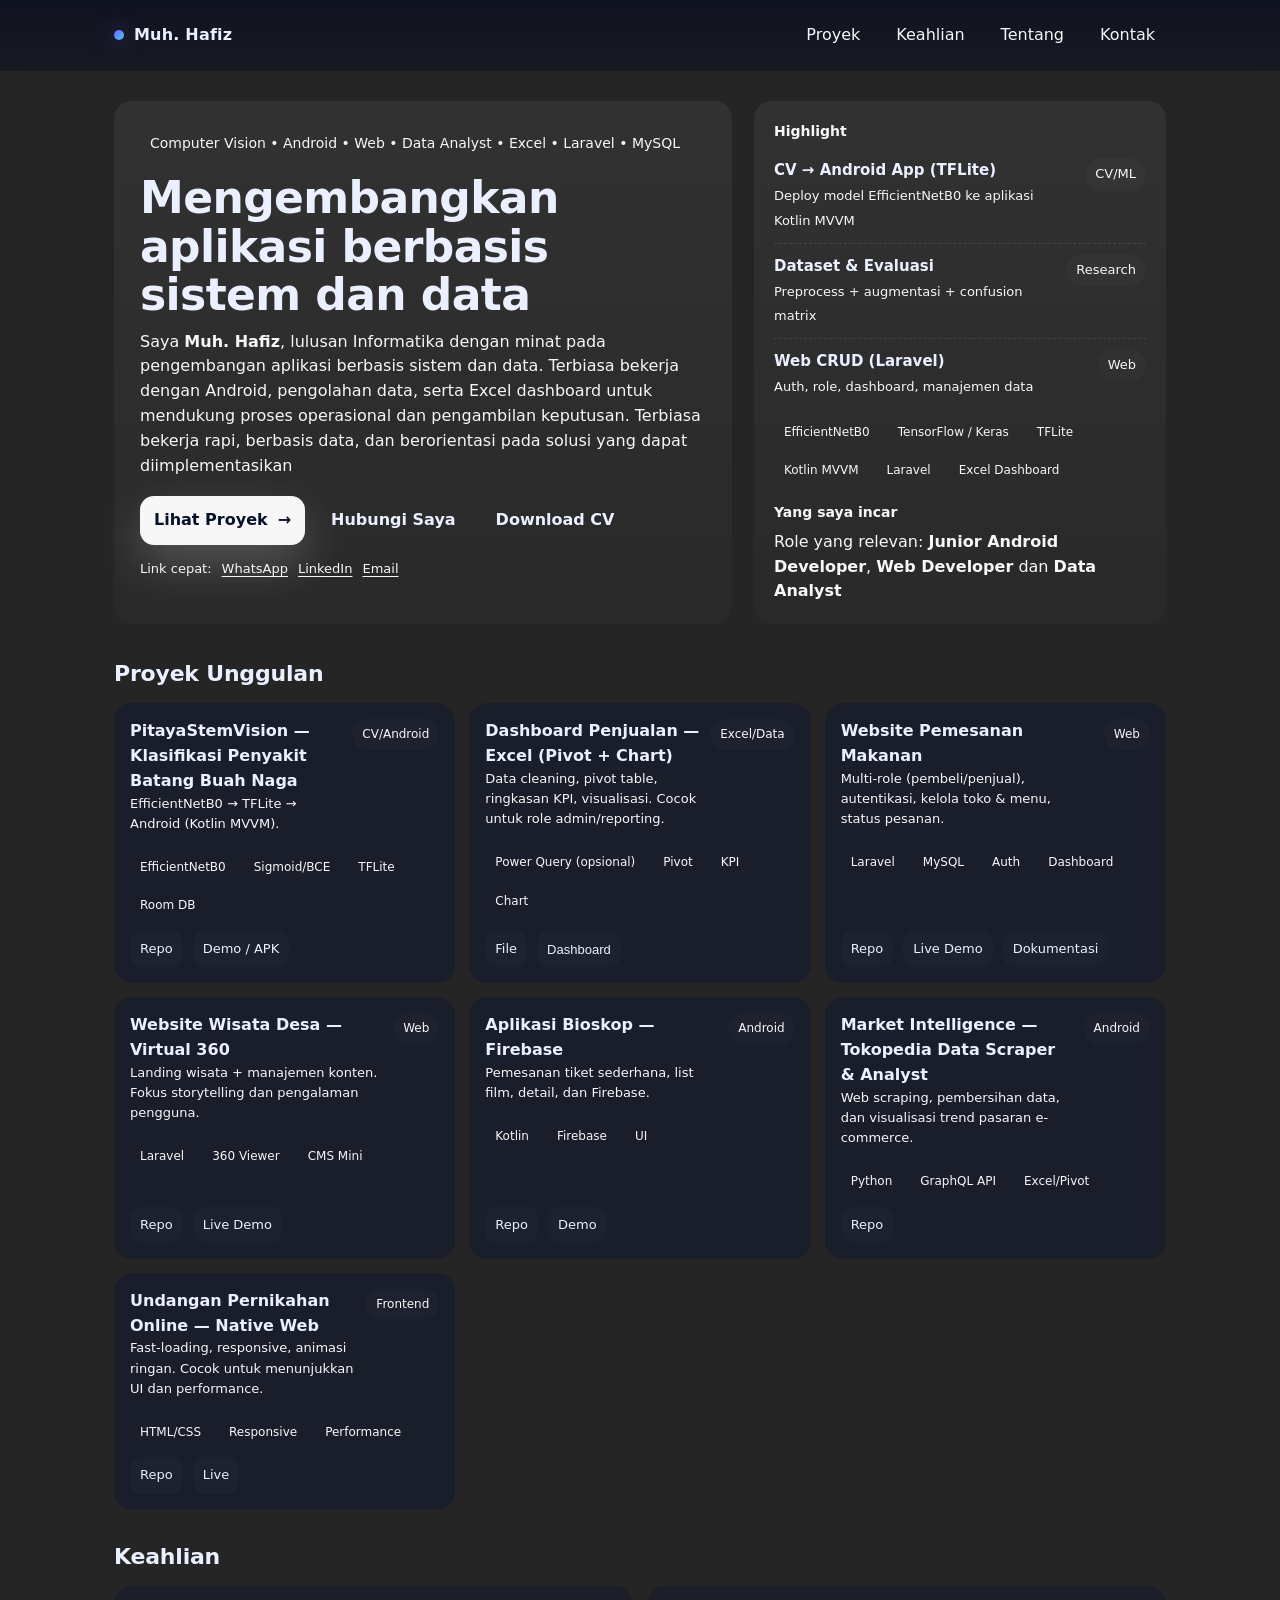
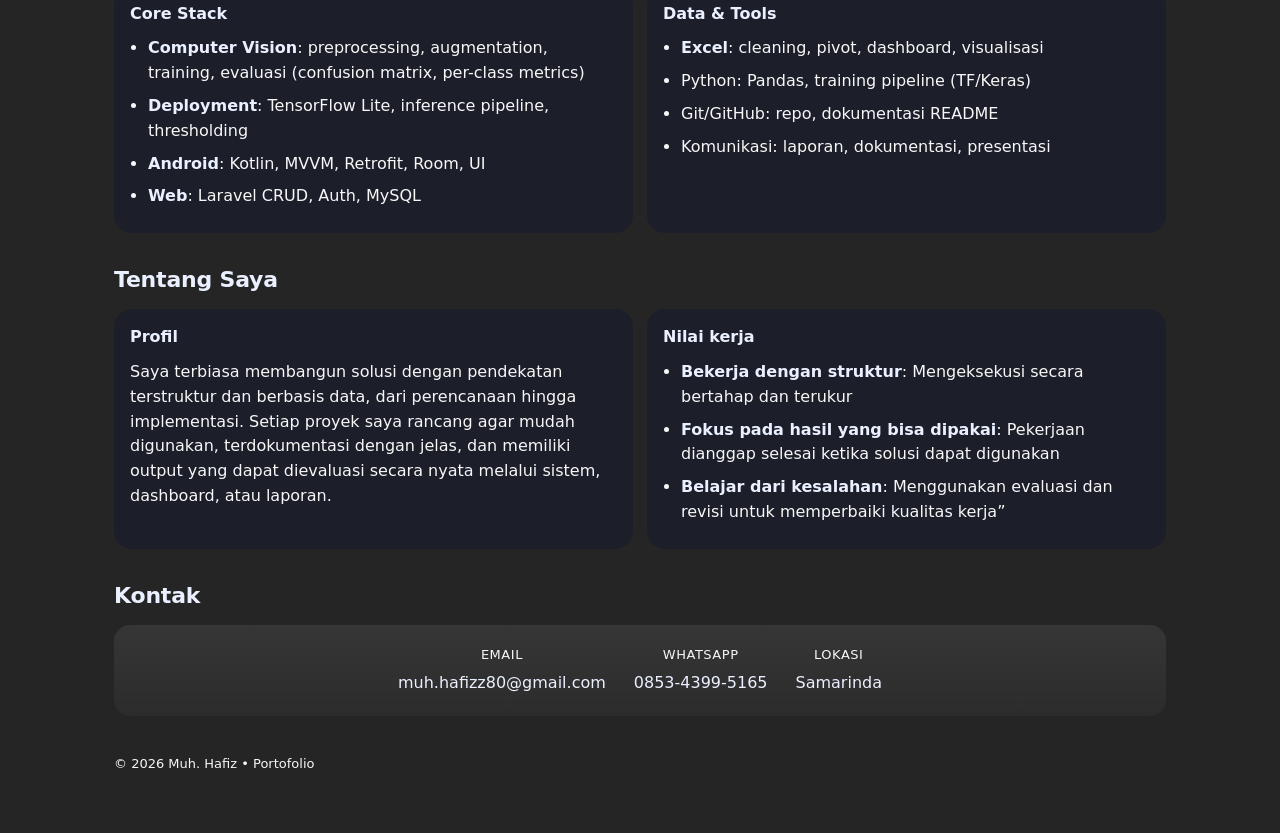
==== index.html @ a504013b "Add file" ====
<!doctype html>
<html lang="id">

<head>
  <meta charset="utf-8" />
  <meta name="viewport" content="width=device-width,initial-scale=1" />
  <meta name="description" content="Portofolio – Computer Vision, Android (Kotlin), Web (Laravel), Data/Excel." />
  <title>Portofolio | Muh. Hafiz</title>

  <link rel="stylesheet" href="index.css">
  <script src="index.js" defer></script>
</head>

<body>
  <!-- NAV -->
  <div class="nav">
    <div class="nav-inner">
      <a class="brand" href="#top">
        <span class="dot"></span>
        <span>Muh. Hafiz</span>
      </a>
      <div class="nav-links">
        <a href="#projects">Proyek</a>
        <a href="#skills">Keahlian</a>
        <a href="#about">Tentang</a>
        <a href="#contact">Kontak</a>
      </div>
    </div>
  </div>

  <main id="top" class="container">
    <!-- HERO -->
    <div class="hero">
      <div class="panel hero-left">
        <div class="kicker">
          <span class="pill">Computer Vision • Android • Web • Data Analyst • Excel • Laravel • MySQL</span>
        </div>

        <h1>Mengembangkan aplikasi berbasis sistem dan data</h1>

        <p class="sub">
          Saya <b>Muh. Hafiz</b>, lulusan Informatika dengan minat pada pengembangan aplikasi berbasis sistem dan data.
          Terbiasa bekerja dengan Android, pengolahan data, serta Excel dashboard untuk mendukung proses operasional dan
          pengambilan keputusan.
          Terbiasa bekerja rapi, berbasis data, dan berorientasi pada solusi yang dapat diimplementasikan
        </p>

        <div class="cta-row">
          <a class="btn primary" href="#projects" aria-label="Lihat proyek">
            Lihat Proyek
            <span aria-hidden="true">→</span>
          </a>
          <a class="btn" href="#contact" aria-label="Kontak">
            Hubungi Saya
          </a>
          <a class="btn" href="https://drive.google.com/file/d/15HTfJXdwcGzHtK46HVZusKbVDT6UGyqi/view?usp=sharing"
            id="cvBtn" aria-label="Download CV">
            Download CV
          </a>
        </div>

        <div class="mini">
          <span class="muted">Link cepat:</span>
          <a href="https://wa.me/6285343995165" target="_blank" rel="noreferrer">WhatsApp</a>
          <a href="https://www.linkedin.com/in/muh-hafiz-37815b249/" target="_blank" rel="noreferrer">LinkedIn</a>
          <a href="https://mail.google.com/mail/?view=cm&fs=1&to=muh.hafizz80@gmail.com" id="emailQuick">Email</a>
        </div>


      </div>

      <div class="panel hero-right">
        <div class="card">
          <h3>Highlight</h3>
          <div class="metric">
            <div>
              <b>CV → Android App (TFLite)</b><br />
              <span>Deploy model EfficientNetB0 ke aplikasi Kotlin MVVM</span>
            </div>
            <span class="badge">CV/ML</span>
          </div>
          <div class="metric">
            <div>
              <b>Dataset & Evaluasi</b><br />
              <span>Preprocess + augmentasi + confusion matrix</span>
            </div>
            <span class="badge">Research</span>
          </div>
          <div class="metric">
            <div>
              <b>Web CRUD (Laravel)</b><br />
              <span>Auth, role, dashboard, manajemen data</span>
            </div>
            <span class="badge">Web</span>
          </div>

          <div class="tagrow">
            <span class="tag">EfficientNetB0</span>
            <span class="tag">TensorFlow / Keras</span>
            <span class="tag">TFLite</span>
            <span class="tag">Kotlin MVVM</span>
            <span class="tag">Laravel</span>
            <span class="tag">Excel Dashboard</span>
          </div>
        </div>

        <div class="card">
          <h3>Yang saya incar</h3>
          <p class="muted" style="margin:0">
            Role yang relevan: <b>Junior Android Developer</b>, <b>Web Developer</b> dan <b>Data Analyst</b>
          </p>
        </div>
      </div>
    </div>

    <!-- PROJECTS -->
    <section id="projects">
      <div class="section-title">
        <h2>Proyek Unggulan</h2>
      </div>

      <div class="grid">
        <article class="proj">
          <div class="proj-top">
            <div>
              <h3>PitayaStemVision — Klasifikasi Penyakit Batang Buah Naga</h3>
              <p>EfficientNetB0 → TFLite → Android (Kotlin MVVM).</p>
            </div>
            <span class="badge">CV/Android</span>
          </div>
          <div class="tagrow">
            <span class="tag">EfficientNetB0</span><span class="tag">Sigmoid/BCE</span><span
              class="tag">TFLite</span><span class="tag">Room DB</span>
          </div>
          <div class="links">
            <a class="link" href="#" target="_blank" rel="noreferrer">Repo</a>
            <a class="link" href="https://drive.google.com/file/d/1bxImDBfgQa6rOlnZNQAW-Ei4MJCVVisG/view?usp=sharing"
              target="_blank" rel="noreferrer">Demo / APK</a>

          </div>
        </article>

        <article class="proj">
          <div class="proj-top">
            <div>
              <h3>Dashboard Penjualan — Excel (Pivot + Chart)</h3>
              <p>Data cleaning, pivot table, ringkasan KPI, visualisasi. Cocok untuk role admin/reporting.</p>
            </div>
            <span class="badge">Excel/Data</span>
          </div>
          <div class="tagrow">
            <span class="tag">Power Query (opsional)</span><span class="tag">Pivot</span><span
              class="tag">KPI</span><span class="tag">Chart</span>
          </div>
          <div class="links">
            <a class="link" href="https://1drv.ms/x/c/0f1575c4f38609da/IQB6b9c3gimDSpRXnG5sOuYVAZFp4sfHzXnylZghUxqAOWc"
              target="_blank" rel="noreferrer">File</a>
            <!-- <a class="link" href="#" target="_blank" rel="noreferrer">README</a> -->
            <button class="link" onclick="openDashboard()">
              Dashboard
            </button>

            <div id="popup" class="popup">
              <span onclick="closeDashboard()">✕</span>

              <img src="https://drive.google.com/thumbnail?id=1dpd6jihJ4vH4UAlarmaWUitLa4dp99_M&sz=w1000" alt="Dashboard">
            </div>
          </div>
        </article>

        <article class="proj">
          <div class="proj-top">
            <div>
              <h3>Website Pemesanan Makanan</h3>
              <p>Multi-role (pembeli/penjual), autentikasi, kelola toko & menu, status pesanan.</p>
            </div>
            <span class="badge">Web</span>
          </div>
          <div class="tagrow">
            <span class="tag">Laravel</span><span class="tag">MySQL</span><span class="tag">Auth</span><span
              class="tag">Dashboard</span>
          </div>
          <div class="links">
            <a class="link" href="#" target="_blank" rel="noreferrer">Repo</a>
            <a class="link" href="#" target="_blank" rel="noreferrer">Live Demo</a>
            <a class="link" href="#" target="_blank" rel="noreferrer">Dokumentasi</a>
          </div>
        </article>

        <article class="proj">
          <div class="proj-top">
            <div>
              <h3>Website Wisata Desa — Virtual 360</h3>
              <p>Landing wisata + manajemen konten. Fokus storytelling dan pengalaman pengguna.</p>
            </div>
            <span class="badge">Web</span>
          </div>
          <div class="tagrow">
            <span class="tag">Laravel</span><span class="tag">360 Viewer</span><span class="tag">CMS Mini</span>
          </div>
          <div class="links">
            <a class="link" href="#" target="_blank" rel="noreferrer">Repo</a>
            <a class="link" href="#" target="_blank" rel="noreferrer">Live Demo</a>
          </div>
        </article>

        <article class="proj">
          <div class="proj-top">
            <div>
              <h3>Aplikasi Bioskop — Firebase</h3>
              <p>Pemesanan tiket sederhana, list film, detail, dan Firebase.</p>
            </div>
            <span class="badge">Android</span>
          </div>
          <div class="tagrow">
            <span class="tag">Kotlin</span><span class="tag">Firebase</span><span class="tag">UI</span>
          </div>
          <div class="links">
            <a class="link" href="#" target="_blank" rel="noreferrer">Repo</a>
            <a class="link" href="#" target="_blank" rel="noreferrer">Demo</a>
          </div>
        </article>

        <article class="proj">
          <div class="proj-top">
            <div>
              <h3>Market Intelligence — Tokopedia Data Scraper & Analyst</h3>
              <p>Web scraping, pembersihan data, dan visualisasi trend pasaran e-commerce.</p>
            </div>
            <span class="badge">Android</span>
          </div>
          <div class="tagrow">
            <span class="tag">Python</span><span class="tag">GraphQL API</span><span class="tag">Excel/Pivot</span>
          </div>
          <div class="links">
            <a class="link" href="#" target="_blank" rel="noreferrer">Repo</a>
          </div>
        </article>

        <article class="proj">
          <div class="proj-top">
            <div>
              <h3>Undangan Pernikahan Online — Native Web</h3>
              <p>Fast-loading, responsive, animasi ringan. Cocok untuk menunjukkan UI dan performance.</p>
            </div>
            <span class="badge">Frontend</span>
          </div>
          <div class="tagrow">
            <span class="tag">HTML/CSS</span><span class="tag">Responsive</span><span class="tag">Performance</span>
          </div>
          <div class="links">
            <a class="link" href="#" target="_blank" rel="noreferrer">Repo</a>
            <a class="link" href="#" target="_blank" rel="noreferrer">Live</a>
          </div>
        </article>
      </div>
    </section>

    <!-- SKILLS -->
    <section id="skills">
      <div class="section-title">
        <h2>Keahlian</h2>
      </div>

      <div class="two-col">
        <div class="list">
          <b>Core Stack</b>
          <ul>
            <li><span class="hi">Computer Vision</span>: preprocessing, augmentation, training, evaluasi (confusion
              matrix, per-class metrics)</li>
            <li><span class="hi">Deployment</span>: TensorFlow Lite, inference pipeline, thresholding</li>
            <li><span class="hi">Android</span>: Kotlin, MVVM, Retrofit, Room, UI</li>
            <li><span class="hi">Web</span>: Laravel CRUD, Auth, MySQL</li>
          </ul>
        </div>
        <div class="list">
          <b>Data & Tools</b>
          <ul>
            <li><span class="hi">Excel</span>: cleaning, pivot, dashboard, visualisasi</li>
            <li>Python: Pandas, training pipeline (TF/Keras)</li>
            <li>Git/GitHub: repo, dokumentasi README</li>
            <li>Komunikasi: laporan, dokumentasi, presentasi</li>
          </ul>
        </div>
      </div>
    </section>

    <!-- ABOUT -->
    <section id="about">
      <div class="section-title">
        <h2>Tentang Saya</h2>
      </div>

      <div class="two-col">
        <div class="list">
          <b>Profil</b>
          <p class="muted" style="margin:10px 0 0">
            Saya terbiasa membangun solusi dengan pendekatan terstruktur dan berbasis data, dari perencanaan hingga
            implementasi.
            Setiap proyek saya rancang agar mudah digunakan, terdokumentasi dengan jelas, dan memiliki output yang dapat
            dievaluasi secara nyata melalui sistem, dashboard, atau laporan.
          </p>
        </div>
        <div class="list">
          <b>Nilai kerja</b>
          <ul>
            <li><span class="hi">Bekerja dengan struktur</span>: Mengeksekusi secara bertahap dan terukur</li>
            <li><span class="hi">Fokus pada hasil yang bisa dipakai</span>: Pekerjaan dianggap selesai ketika solusi
              dapat digunakan</li>
            <li><span class="hi">Belajar dari kesalahan</span>: Menggunakan evaluasi dan revisi untuk memperbaiki
              kualitas kerja”</li>
          </ul>
        </div>
      </div>
    </section>

    <!-- CONTACT -->
    <section id="contact">
      <div class="section-title">
        <h2>Kontak</h2>

      </div>

      <div class="contact">
        <div class="contact-item">
          <span class="label">Email</span>
          <a href="mailto:muh.hafizz80@gmail.com">muh.hafizz80@gmail.com</a>
        </div>

        <div class="contact-item">
          <span class="label">WhatsApp</span>
          <a href="https://wa.me/6285343995165" target="_blank">0853-4399-5165</a>
        </div>

        <div class="contact-item">
          <span class="label">Lokasi</span>
          <span class="value">Samarinda</span>
        </div>
      </div>
      <div class="foot">
        <span>© <span id="year"></span> Muh. Hafiz • Portofolio</span>
      </div>
    </section>
  </main>

  <script>
    const CONFIG = {
      fullName: "Muh. Hafiz",
      email: "muh.hafizz80@gmail.com",
      whatsapp: "085343995165",
      cvUrl: "https://drive.google.com/file/d/15HTfJXdwcGzHtK46HVZusKbVDT6UGyqi/view?usp=sharing", // isi link CV kamu (Google Drive/Dropbox/hosted)
      githubUrl: "https://github.com/",
      linkedinUrl: "https://www.linkedin.com/"
    };

    document.getElementById("year").textContent = new Date().getFullYear();
    document.getElementById("emailText").textContent = CONFIG.email;
    document.getElementById("waText").textContent = CONFIG.whatsapp;

    const emailQuick = document.getElementById("emailQuick");
    emailQuick.href = `mailto:${CONFIG.email}?subject=Kesempatan%20Kerja%20/%20Kolaborasi%20-%20${encodeURIComponent(CONFIG.fullName)}`;
  </script>
</body>

</html>
---- index.css ----
:root {
    --bg: #000000da;
    --card: #a9ac2b;
    --muted: #f7f7f7;
    --text: #eaf0ff;
    
    --accent: #7c5cff;
    /* ubah kalau mau */
    --accent2: #35d1ff;
    --ok: #2ee59d;
    --warn: #ffd166;

 
    --radius: 18px;
    --max: 1100px;
}

* {
    box-sizing: border-box
}

html,
body {
    height: 100%
}

body {
    margin: 0;
    font-family: ui-sans-serif, system-ui, -apple-system, Segoe UI, Roboto, Arial, "Helvetica Neue", Helvetica;
    background:
    var(--bg);
    color: var(--text);
    line-height: 1.55;
}

a {
    color: inherit;
    text-decoration: none
}

.container {
    max-width: var(--max);
    margin: 0 auto;
    padding: 24px
}

/* NAV */
.nav {
    position: sticky;
    top: 0;
    z-index: 50;
    backdrop-filter: blur(10px);
    background: linear-gradient(to bottom, rgba(11, 16, 32, .82), rgba(11, 16, 32, .50));
    border-bottom: 1px solid var(--line);
}

.nav-inner {
    max-width: var(--max);
    margin: 0 auto;
    padding: 14px 24px;
    display: flex;
    align-items: center;
    justify-content: space-between;
    gap: 14px;
}

.brand {
    display: flex;
    align-items: center;
    gap: 10px;
    font-weight: 700;
    letter-spacing: .2px;
}

.dot {
    width: 10px;
    height: 10px;
    border-radius: 50%;
    background: linear-gradient(135deg, var(--accent), var(--accent2));
    box-shadow: 0 0 22px rgba(124, 92, 255, .55);
}

.nav-links {
    display: flex;
    gap: 14px;
    flex-wrap: wrap;
    align-items: center
}

.nav-links a {
    padding: 8px 10px;
    border-radius: 10px;
    color: var(--muted);
    border: 1px solid transparent;
}

.nav-links a:hover {
    color: var(--text);
    border-color: var(--line);
    background: rgba(255, 255, 255, .03);
}

/* HERO */
.hero {
    padding: 6px 0 18px;
    display: grid;
    grid-template-columns: 1.2fr .8fr;
    gap: 22px;
    align-items: stretch;
}

@media (max-width: 900px) {
    .hero {
        grid-template-columns: 1fr
    }
}

.panel {
    background: linear-gradient(180deg, rgba(255, 255, 255, .06), rgba(255, 255, 255, .02));
    border: 1px solid var(--line);
    border-radius: var(--radius);
    box-shadow: var(--shadow);
}

.hero-left {
    padding: 26px
}

.kicker {
    color: var(--muted);
    display: flex;
    gap: 10px;
    align-items: center;
    font-size: 14px;
}

.pill {
    display: inline-flex;
    gap: 8px;
    align-items: center;
    padding: 6px 10px;
    border: 1px solid var(--line);
    border-radius: 999px;
    
    color: var(--muted);
}

h1 {
    margin: 14px 0 10px;
    font-size: 44px;
    line-height: 1.1;
    letter-spacing: -.6px;
}

@media (max-width: 520px) {
    h1 {
        font-size: 36px
    }
}

.sub {
    margin: 0;
    color: var(--muted);
    font-size: 16px;
    max-width: 62ch;
}

.cta-row {
    display: flex;
    gap: 12px;
    flex-wrap: wrap;
    margin-top: 18px
}

.btn {
    display: inline-flex;
    align-items: center;
    gap: 10px;
    padding: 12px 14px;
    border-radius: 14px;
    border: 1px solid var(--line);
    
    color: var(--text);
    cursor: pointer;
    font-weight: 600;
}

.btn.primary {
    background-color: #f7f7f7;
    color: #06102a;
    box-shadow: 0 18px 45px rgba(245, 245, 245, 0.22);
}

.btn:hover {
    transform: translateY(-1px)
}

.btn:active {
    transform: translateY(0)
}

.mini {
    font-size: 13px;
    color: var(--muted);
    margin-top: 14px;
    display: flex;
    gap: 10px;
    flex-wrap: wrap;
    align-items: center;
}

.mini a {
    color: var(--muted);
    text-decoration: underline;
    text-underline-offset: 3px;
}

/* HERO RIGHT */
.hero-right {
    padding: 18px;
    display: grid;
    gap: 12px
}

.card {
    padding: 2px;
    border-radius: 16px;
    border: 1px solid var(--line);
    
}

.card h3 {
    margin: 0 0 6px;
    font-size: 14px;
    color: var(--muted);
    font-weight: 600
}

.metric {
    display: flex;
    justify-content: space-between;
    gap: 12px;
    align-items: flex-start;
    padding: 10px 0;
    border-top: 1px dashed rgba(255, 255, 255, .10);
}

.metric:first-of-type {
    border-top: none
}

.metric b {
    font-size: 15px
}

.metric span {
    color: var(--muted);
    font-size: 13px
}

.tagrow {
    display: flex;
    flex-wrap: wrap;
    gap: 8px;
    margin-top: 8px
}

.tag {
    padding: 6px 10px;
    border-radius: 999px;
    border: 1px solid var(--line);
    
    color: var(--muted);
    font-size: 12px;
    white-space: nowrap;
}

/* SECTIONS */
section {
    padding: 15px 0
}

.section-title {
    display: flex;
    align-items: flex-end;
    justify-content: space-between;
    gap: 14px;
    margin-bottom: 12px;
}

.section-title h2 {
    margin: 0;
    font-size: 22px;
    letter-spacing: -.2px;
}

.section-title p {
    margin: 0;
    color: var(--muted);
    font-size: 13px;
}

.grid {
    display: grid;
    grid-template-columns: repeat(3, 1fr);
    gap: 14px;
}

@media (max-width: 980px) {
    .grid {
        grid-template-columns: 1fr 1fr
    }
}

@media (max-width: 640px) {
    .grid {
        grid-template-columns: 1fr
    }
}

.proj {
    padding: 16px;
    border-radius: var(--radius);
    border: 1px solid var(--line);
    background: rgba(15, 24, 51, .45);
    transition: transform .15s ease;
    display: flex;
    flex-direction: column;
    gap: 10px;
}

.proj:hover {
    transform: translateY(-2px)
}

.proj-top {
    display: flex;
    gap: 10px;
    align-items: flex-start;
    justify-content: space-between
}

.badge {
    font-size: 12px;
    padding: 6px 10px;
    border-radius: 999px;
    border: 1px solid var(--line);
    color: var(--muted);
    background: rgba(255, 255, 255, .02);
}

.proj h3 {
    margin: 0;
    font-size: 16px
}

.proj p {
    margin: 0;
    color: var(--muted);
    font-size: 13px
}

.proj .links {
    display: flex;
    gap: 10px;
    flex-wrap: wrap;
    margin-top: auto
}

.link {
    font-size: 13px;
    padding: 8px 10px;
    border-radius: 12px;
    border: 1px solid var(--line);
    background: rgba(255, 255, 255, .02);
    color: var(--text);
}

.link:hover {
    background: rgba(255, 255, 255, .05)
}

/* TIMELINE / VALUES */
.two-col {
    display: grid;
    grid-template-columns: 1fr 1fr;
    gap: 14px;
}

@media (max-width: 900px) {
    .two-col {
        grid-template-columns: 1fr
    }
}

.list {
    padding: 16px;
    border-radius: var(--radius);
    border: 1px solid var(--line);
    background: rgba(15, 24, 51, .40);
}

.list ul {
    margin: 10px 0 0;
    padding-left: 18px;
    color: var(--muted)
}

.list li {
    margin: 8px 0
}

.hi {
    color: var(--text);
    font-weight: 600;
}

/* CONTACT */
.contact {
  display: flex;
  justify-content: center;
  gap: 28px;
  padding: 20px 28px;
  border-radius: 16px;
  border: 1px solid var(--line);
  background: linear-gradient(
    180deg,
    rgba(255,255,255,.08),
    rgba(255,255,255,.03)
  );
}

.contact-item {
  display: flex;
  flex-direction: column;
  align-items: center;
  gap: 6px;
}

.contact-item .label {
  font-size: 13px;
  color: var(--muted);
  letter-spacing: .04em;
  text-transform: uppercase;
}

.contact-item a,
.contact-item .value {
  font-size: 16px;
  font-weight: 500;
  color: var(--text);
  text-decoration: none;
}

.contact-item a:hover {
  text-decoration: underline;
}


@media (max-width: 900px) {
    .contact {
        grid-template-columns: 1fr
    }
}

input,
textarea {
    width: 100%;
    padding: 12px 12px;
    border-radius: 14px;
    border: 1px solid var(--line);
    background: rgba(0, 0, 0, .15);
    color: var(--text);
    outline: none;
    font-size: 14px;
}

textarea {
    min-height: 110px;
    resize: vertical
}

.form {
    display: grid;
    gap: 10px;
}

.foot {
    padding: 16px 0 20px;
    color: var(--muted);
    font-size: 13px;
    display: flex;
    justify-content: space-between;
    gap: 10px;
    flex-wrap: wrap;
    border-top: 1px solid var(--line);
    margin-top: 22px;
}

/* small helper */
.muted {
    color: var(--muted)
}

.hr {
    height: 1px;
    background: var(--line);
    margin: 18px 0
}


/* ============================= */
/* MOBILE HERO REBUILD */
/* ============================= */
@media (max-width: 768px) {

  /* CONTAINER */
  .container {
    padding: 14px;
  }

  /* NAV — ringkas */
  .nav-inner {
    flex-direction: row;
    align-items: center;
    padding: 10px 14px;
  }

  .nav-links {
    display: none; /* sembunyikan menu di mobile */
  }

  /* HERO LAYOUT */
  .hero {
    grid-template-columns: 1fr;
    padding: 20px 0;
    gap: 14px;
  }

  .hero-left,
  .hero-right {
    padding: 16px;
  }

  /* PILL / STACK INFO */
  .pill {
    font-size: 11px;
    padding: 5px 8px;
    line-height: 1.4;
  }

  /* HEADLINE — FIX UTAMA */
  h1 {
    font-size: 26px;
    line-height: 1.25;
    letter-spacing: -0.3px;
    margin: 12px 0 8px;
  }

  /* DESKRIPSI */
  .sub {
    font-size: 14px;
    line-height: 1.65;
    margin-bottom: 14px;
  }

  /* CTA — WAJIB FULL WIDTH */
  .cta-row {
    flex-direction: column;
    gap: 10px;
  }

  .btn {
    width: 100%;
    justify-content: center;
    font-size: 14px;
    padding: 12px;
  }

  .btn.primary {
    font-size: 15px;
  }

  /* MINI LINKS */
  .mini {
    font-size: 12px;
    gap: 8px;
  }

  /* HERO RIGHT — JANGAN TERLIHAT SEPERTI PANEL KEDUA */
  .hero-right {
    background: none;
    border: none;
    box-shadow: none;
    padding: 0;
  }

  .hero-right .card {
    padding: 14px;
  }

  /* METRIC */
  .metric {
    flex-direction: column;
    gap: 4px;
  }

  /* TAGS — JANGAN BESAR */
  .tagrow {
    gap: 6px;
    justify-content: flex-start;
  }

  .tag {
    font-size: 12px;
    padding: 5px 8px;
  }

  /* SECTION TITLE */
  .section-title h2 {
    font-size: 20px;
  }

  /* PROJECT CARD */
  .proj {
    padding: 14px;
  }

  .proj h3 {
    font-size: 15px;
    line-height: 1.3;
  }

  .proj p {
    font-size: 13px;
  }

  /* FOOTER */
  .foot {
    flex-direction: column;
    gap: 6px;
    text-align: center;
    font-size: 12px;
  }
  .contact-item {  
  gap: 1px;
}
  .contact-item .label {
  font-size: 8px;
  
}

.contact {
  display: block;
  justify-content: center;
  gap: 28px;
  padding: 8px ;
  border-radius: 16px;
  border: 1px solid var(--line);
  background: linear-gradient(
    180deg,
    rgba(255,255,255,.08),
    rgba(255,255,255,.03)
  );
}

.contact-item {
  display: block;
  flex-direction: column;
  align-items: center;
  gap: 6px;
}

.contact-item a,
.contact-item .value {
  font-size: 10px;
  
}
.foot {
    padding: 2px;
    color: var(--muted);
    font-size: 8px;    
    margin-top: 12px;
}
.card h3 {
    margin: 0 0 0px;
    font-size: 14px;
    color: var(--muted);
    font-weight: 600
}

}
.popup{
display:none;
position:fixed;
top:0;
left:0;
width:100%;
height:100%;
background:rgba(0,0,0,.8);
justify-content:center;
align-items:center;
}

.popup img{
max-width:90%;
max-height:90%;
}

.popup span{
position:absolute;
top:20px;
right:30px;
color:white;
font-size:30px;
cursor:pointer;
}
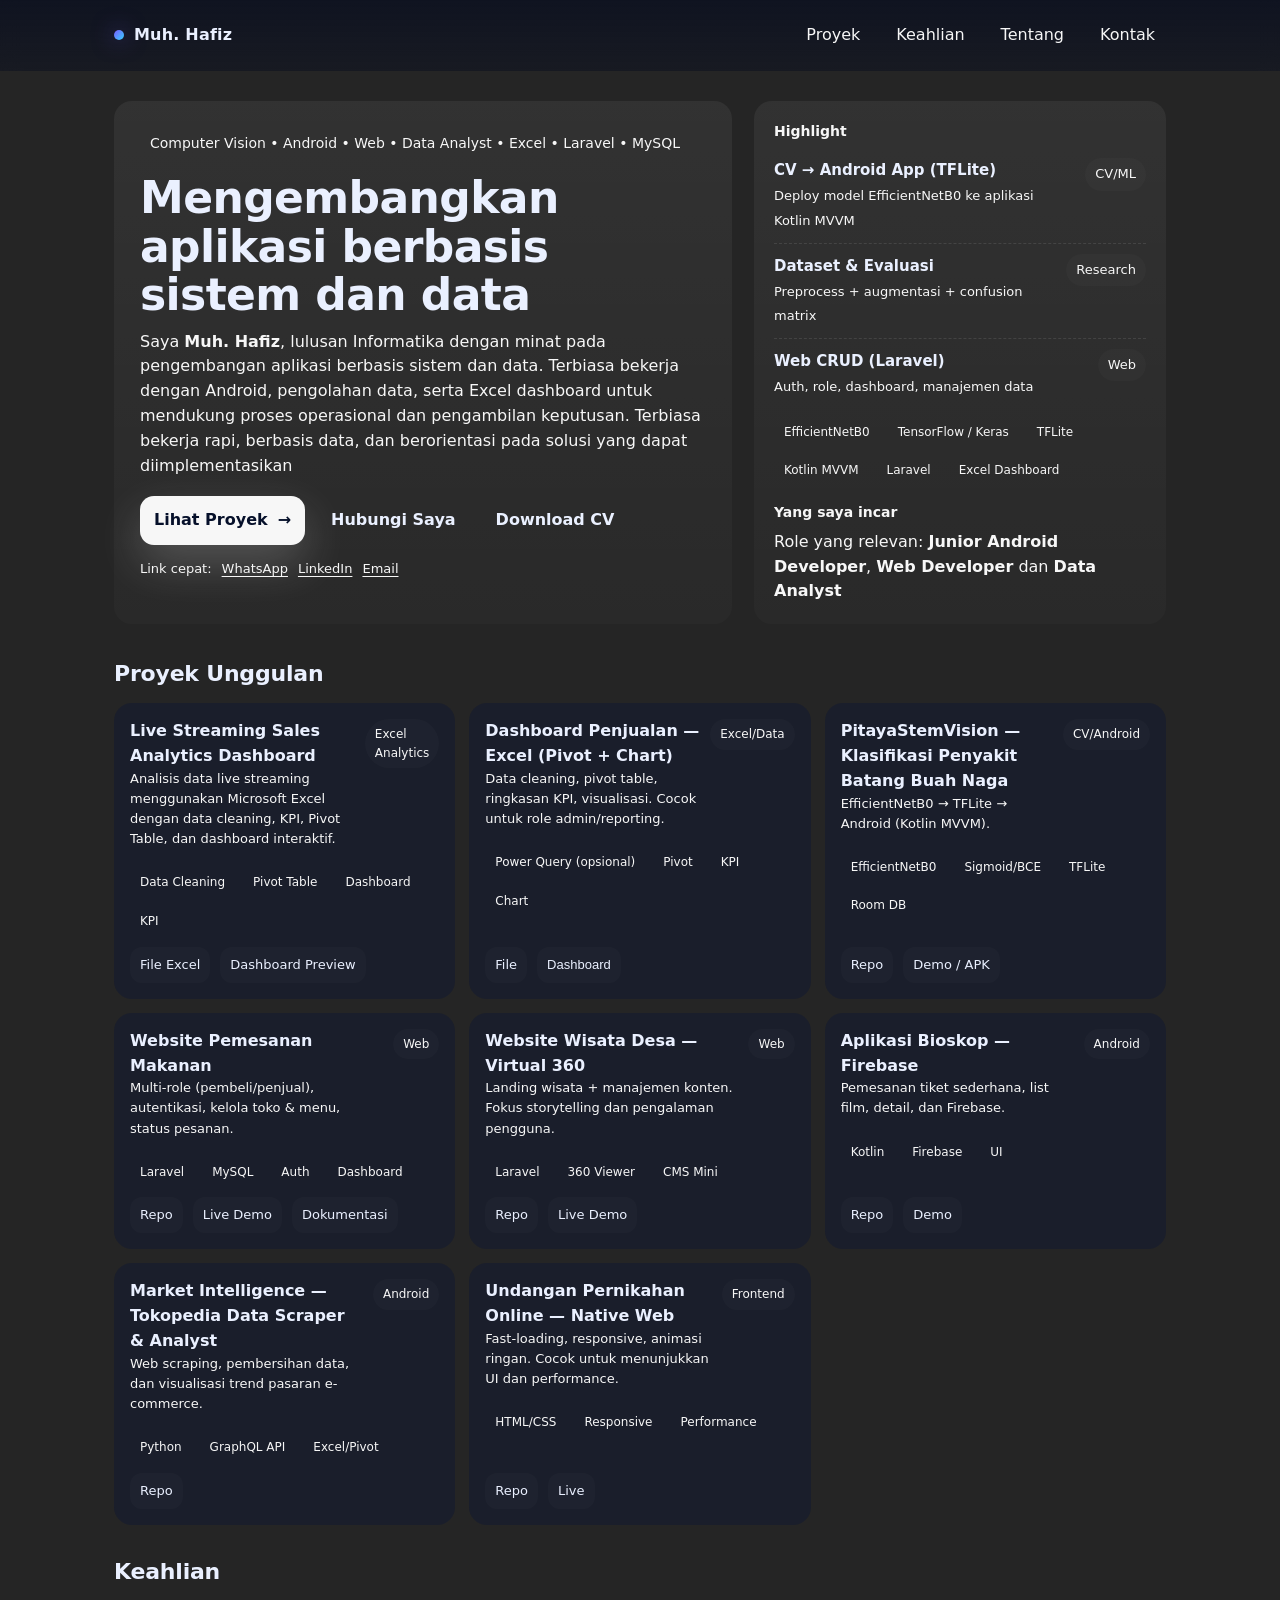
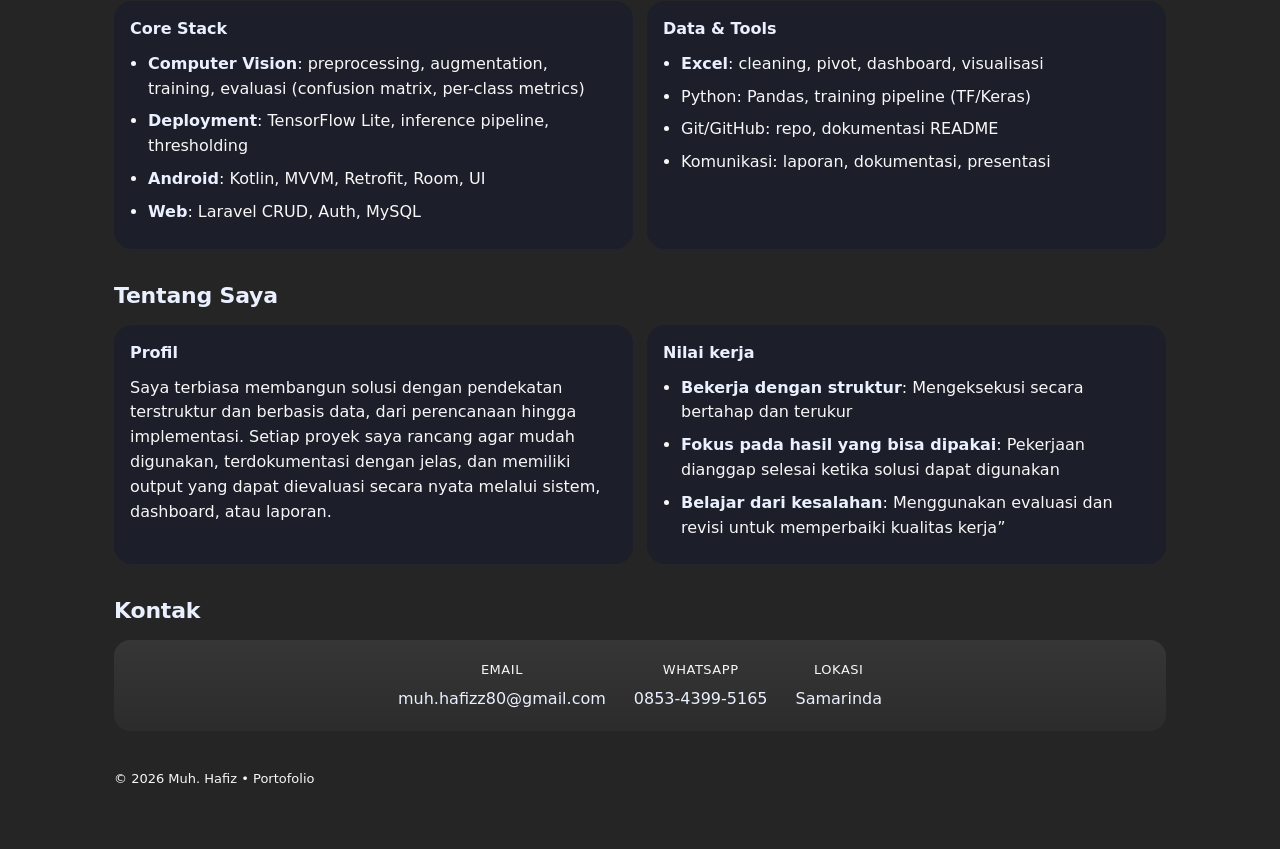
==== commit 2ff3c898: "Oke" ====
--- a/index.html
+++ b/index.html
@@ -120,26 +120,41 @@
       </div>
 
       <div class="grid">
-        <article class="proj">
-          <div class="proj-top">
-            <div>
-              <h3>PitayaStemVision — Klasifikasi Penyakit Batang Buah Naga</h3>
-              <p>EfficientNetB0 → TFLite → Android (Kotlin MVVM).</p>
-            </div>
-            <span class="badge">CV/Android</span>
-          </div>
-          <div class="tagrow">
-            <span class="tag">EfficientNetB0</span><span class="tag">Sigmoid/BCE</span><span
-              class="tag">TFLite</span><span class="tag">Room DB</span>
-          </div>
-          <div class="links">
-            <a class="link" href="#" target="_blank" rel="noreferrer">Repo</a>
-            <a class="link" href="https://drive.google.com/file/d/1bxImDBfgQa6rOlnZNQAW-Ei4MJCVVisG/view?usp=sharing"
-              target="_blank" rel="noreferrer">Demo / APK</a>
-
-          </div>
-        </article>
-
+
+        <!-- INI EXCEL DATA LIve Streaming -->
+        <article class="proj">
+          <div class="proj-top">
+            <div>
+              <h3>Live Streaming Sales Analytics Dashboard</h3>
+              <p>
+                Analisis data live streaming menggunakan Microsoft Excel dengan data cleaning, KPI, Pivot Table, dan
+                dashboard interaktif.
+              </p>
+            </div>
+            <span class="badge">Excel Analytics</span>
+          </div>
+
+          <div class="tagrow">
+            <span class="tag">Data Cleaning</span>
+            <span class="tag">Pivot Table</span>
+            <span class="tag">Dashboard</span>
+            <span class="tag">KPI</span>
+          </div>
+
+          <div class="links">
+            <a class="link" href="https://1drv.ms/x/c/0f1575c4f38609da/IQB6b9c3gimDSpRXnG5sOuYVAZFp4sfHzXnylZghUxqAOWc"
+              target="_blank" rel="noreferrer">
+              File Excel
+            </a>
+            <a class="link" href="https://raw.githubusercontent.com/Hafizz7/Portofolio/main/FIle/Excel/Dashboard.jpg"
+              target="_blank" rel="noreferrer">
+              Dashboard Preview
+            </a>
+          </div>
+        </article>
+
+
+        <!-- INI EXCEL DATA PENJUALAN -->
         <article class="proj">
           <div class="proj-top">
             <div>
@@ -163,8 +178,29 @@
             <div id="popup" class="popup">
               <span onclick="closeDashboard()">✕</span>
 
-              <img src="https://drive.google.com/thumbnail?id=1dpd6jihJ4vH4UAlarmaWUitLa4dp99_M&sz=w1000" alt="Dashboard">
-            </div>
+              <img src="https://drive.google.com/thumbnail?id=1dpd6jihJ4vH4UAlarmaWUitLa4dp99_M&sz=w1000"
+                alt="Dashboard">
+            </div>
+          </div>
+        </article>
+
+        <article class="proj">
+          <div class="proj-top">
+            <div>
+              <h3>PitayaStemVision — Klasifikasi Penyakit Batang Buah Naga</h3>
+              <p>EfficientNetB0 → TFLite → Android (Kotlin MVVM).</p>
+            </div>
+            <span class="badge">CV/Android</span>
+          </div>
+          <div class="tagrow">
+            <span class="tag">EfficientNetB0</span><span class="tag">Sigmoid/BCE</span><span
+              class="tag">TFLite</span><span class="tag">Room DB</span>
+          </div>
+          <div class="links">
+            <a class="link" href="#" target="_blank" rel="noreferrer">Repo</a>
+            <a class="link" href="https://drive.google.com/file/d/1bxImDBfgQa6rOlnZNQAW-Ei4MJCVVisG/view?usp=sharing"
+              target="_blank" rel="noreferrer">Demo / APK</a>
+
           </div>
         </article>
 
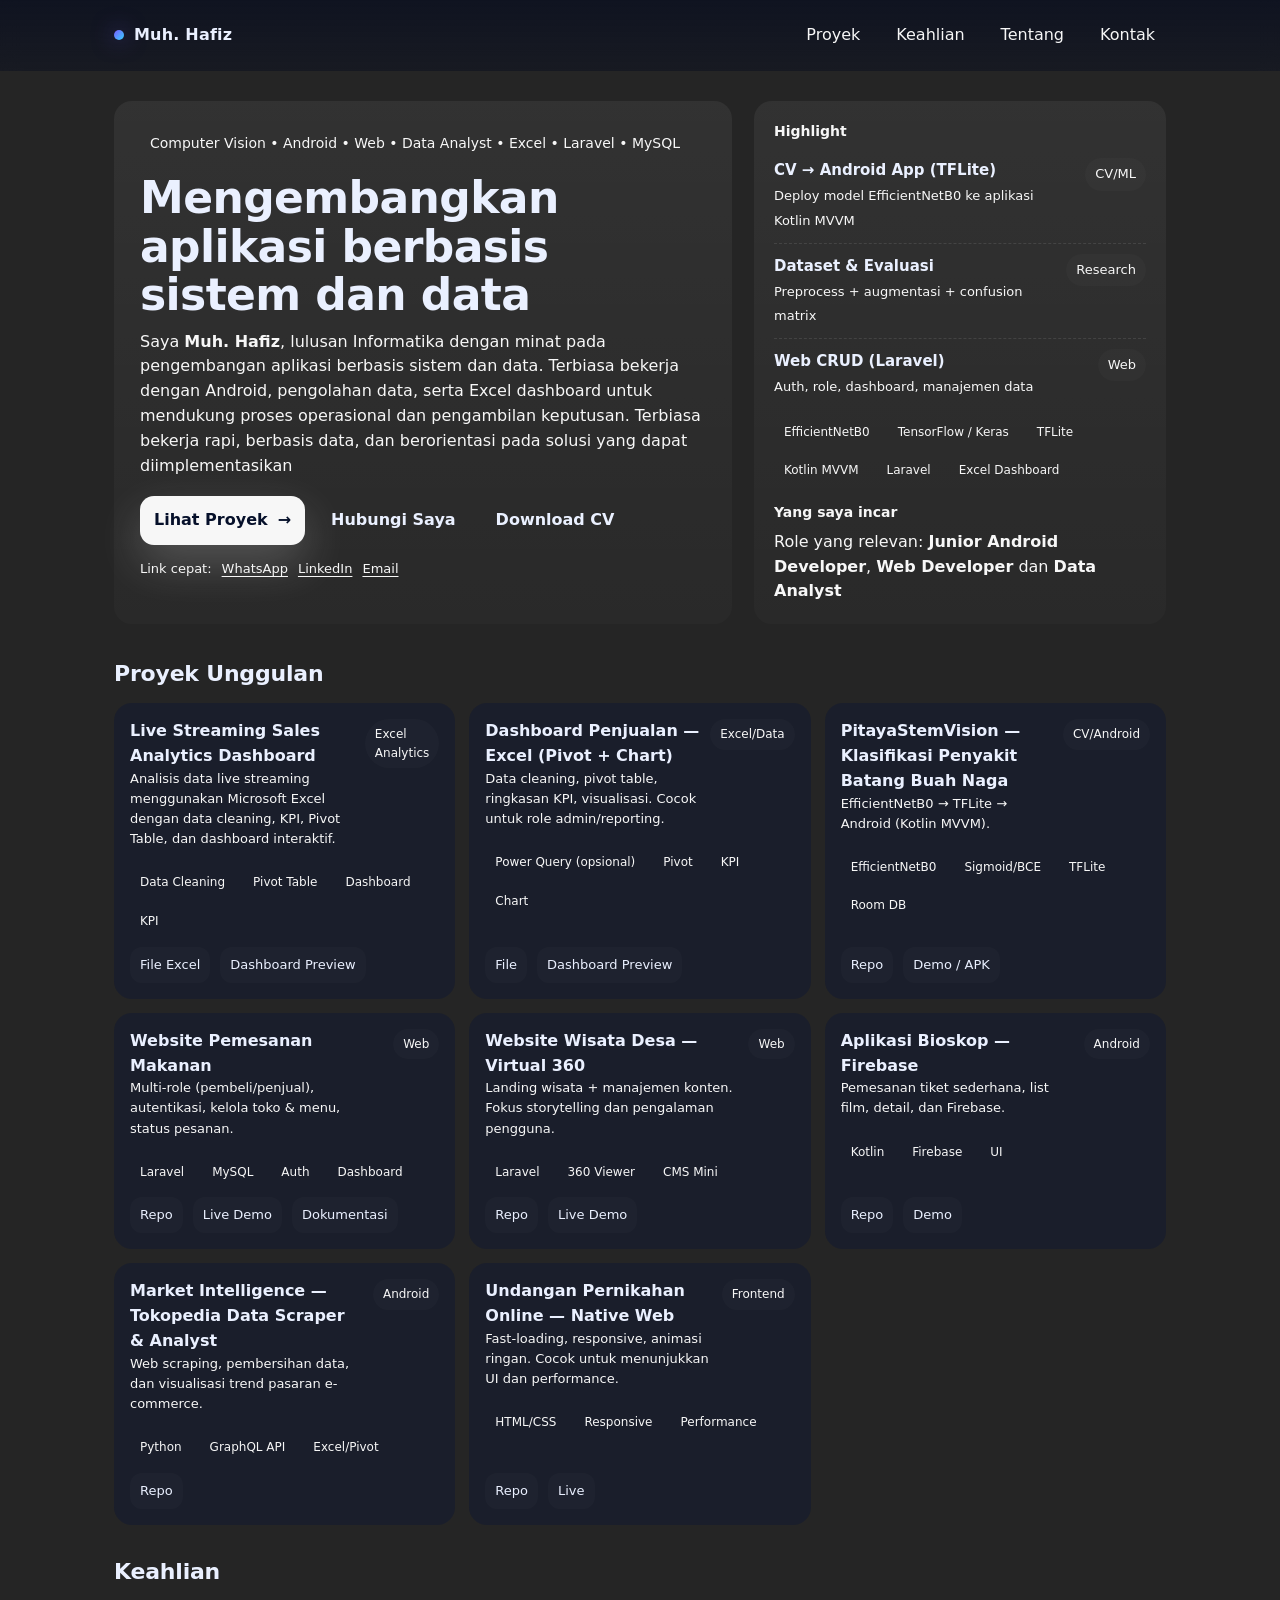
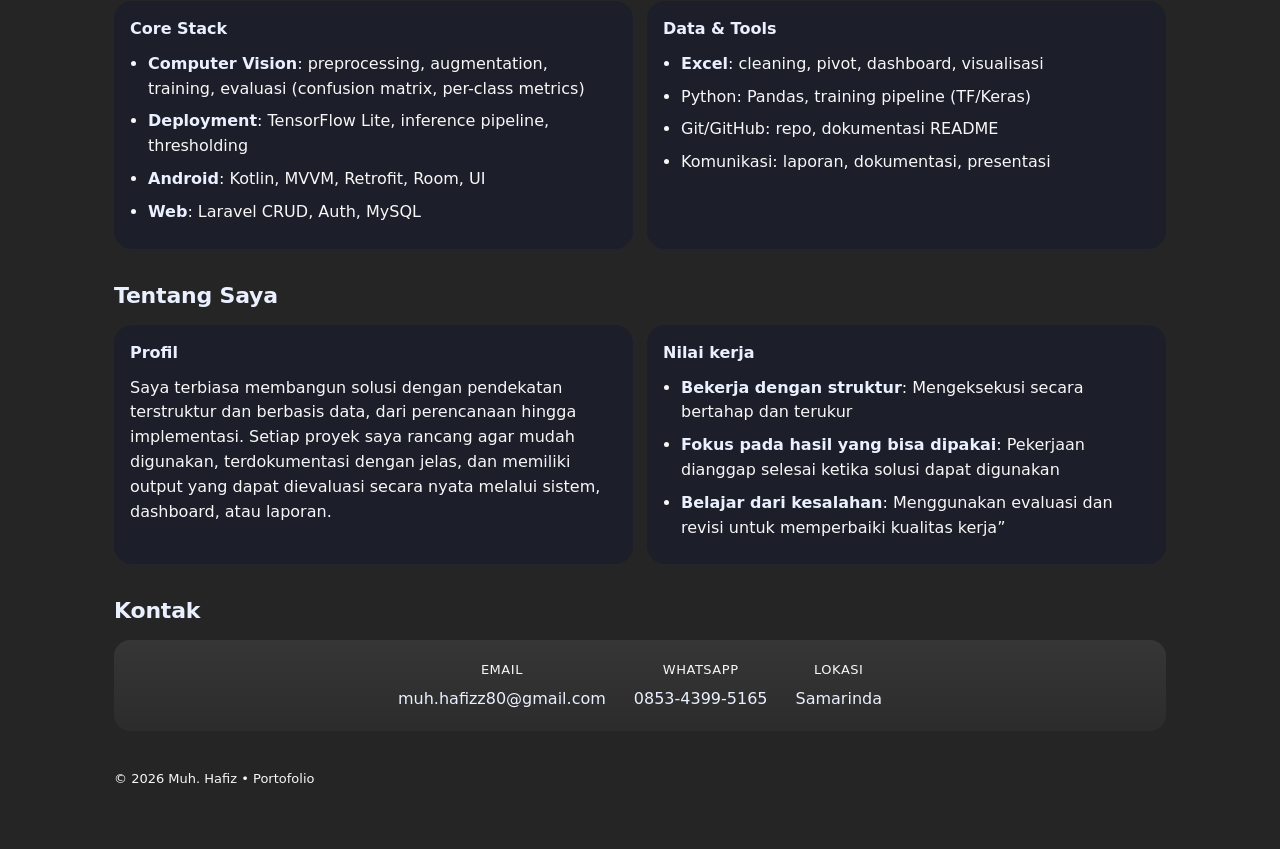
==== commit 26a0c942: "Add" ====
--- a/index.html
+++ b/index.html
@@ -142,11 +142,11 @@
           </div>
 
           <div class="links">
-            <a class="link" href="https://1drv.ms/x/c/0f1575c4f38609da/IQB6b9c3gimDSpRXnG5sOuYVAZFp4sfHzXnylZghUxqAOWc"
+            <a class="link" href="https://1drv.ms/x/c/0f1575c4f38609da/IQCZC6khh9XZR6wJltDtoeeLAWXtpplkmQ3g7SAWzFHB4Nk"
               target="_blank" rel="noreferrer">
               File Excel
-            </a>
-            <a class="link" href="https://raw.githubusercontent.com/Hafizz7/Portofolio/main/FIle/Excel/Dashboard.jpg"
+            </a>        
+            <a class="link" href="https://raw.githubusercontent.com/Hafizz7/Portofolio/main/FIle/Excel/LiveStreaming/Dashboard%20Live.jpg"
               target="_blank" rel="noreferrer">
               Dashboard Preview
             </a>
@@ -170,17 +170,10 @@
           <div class="links">
             <a class="link" href="https://1drv.ms/x/c/0f1575c4f38609da/IQB6b9c3gimDSpRXnG5sOuYVAZFp4sfHzXnylZghUxqAOWc"
               target="_blank" rel="noreferrer">File</a>
-            <!-- <a class="link" href="#" target="_blank" rel="noreferrer">README</a> -->
-            <button class="link" onclick="openDashboard()">
-              Dashboard
-            </button>
-
-            <div id="popup" class="popup">
-              <span onclick="closeDashboard()">✕</span>
-
-              <img src="https://drive.google.com/thumbnail?id=1dpd6jihJ4vH4UAlarmaWUitLa4dp99_M&sz=w1000"
-                alt="Dashboard">
-            </div>
+            <a class="link" href="https://raw.githubusercontent.com/Hafizz7/Portofolio/main/FIle/Excel/AnalisiDataPenjualan/Dashboard.jpg"
+              target="_blank" rel="noreferrer">
+              Dashboard Preview
+            </a>
           </div>
         </article>
 
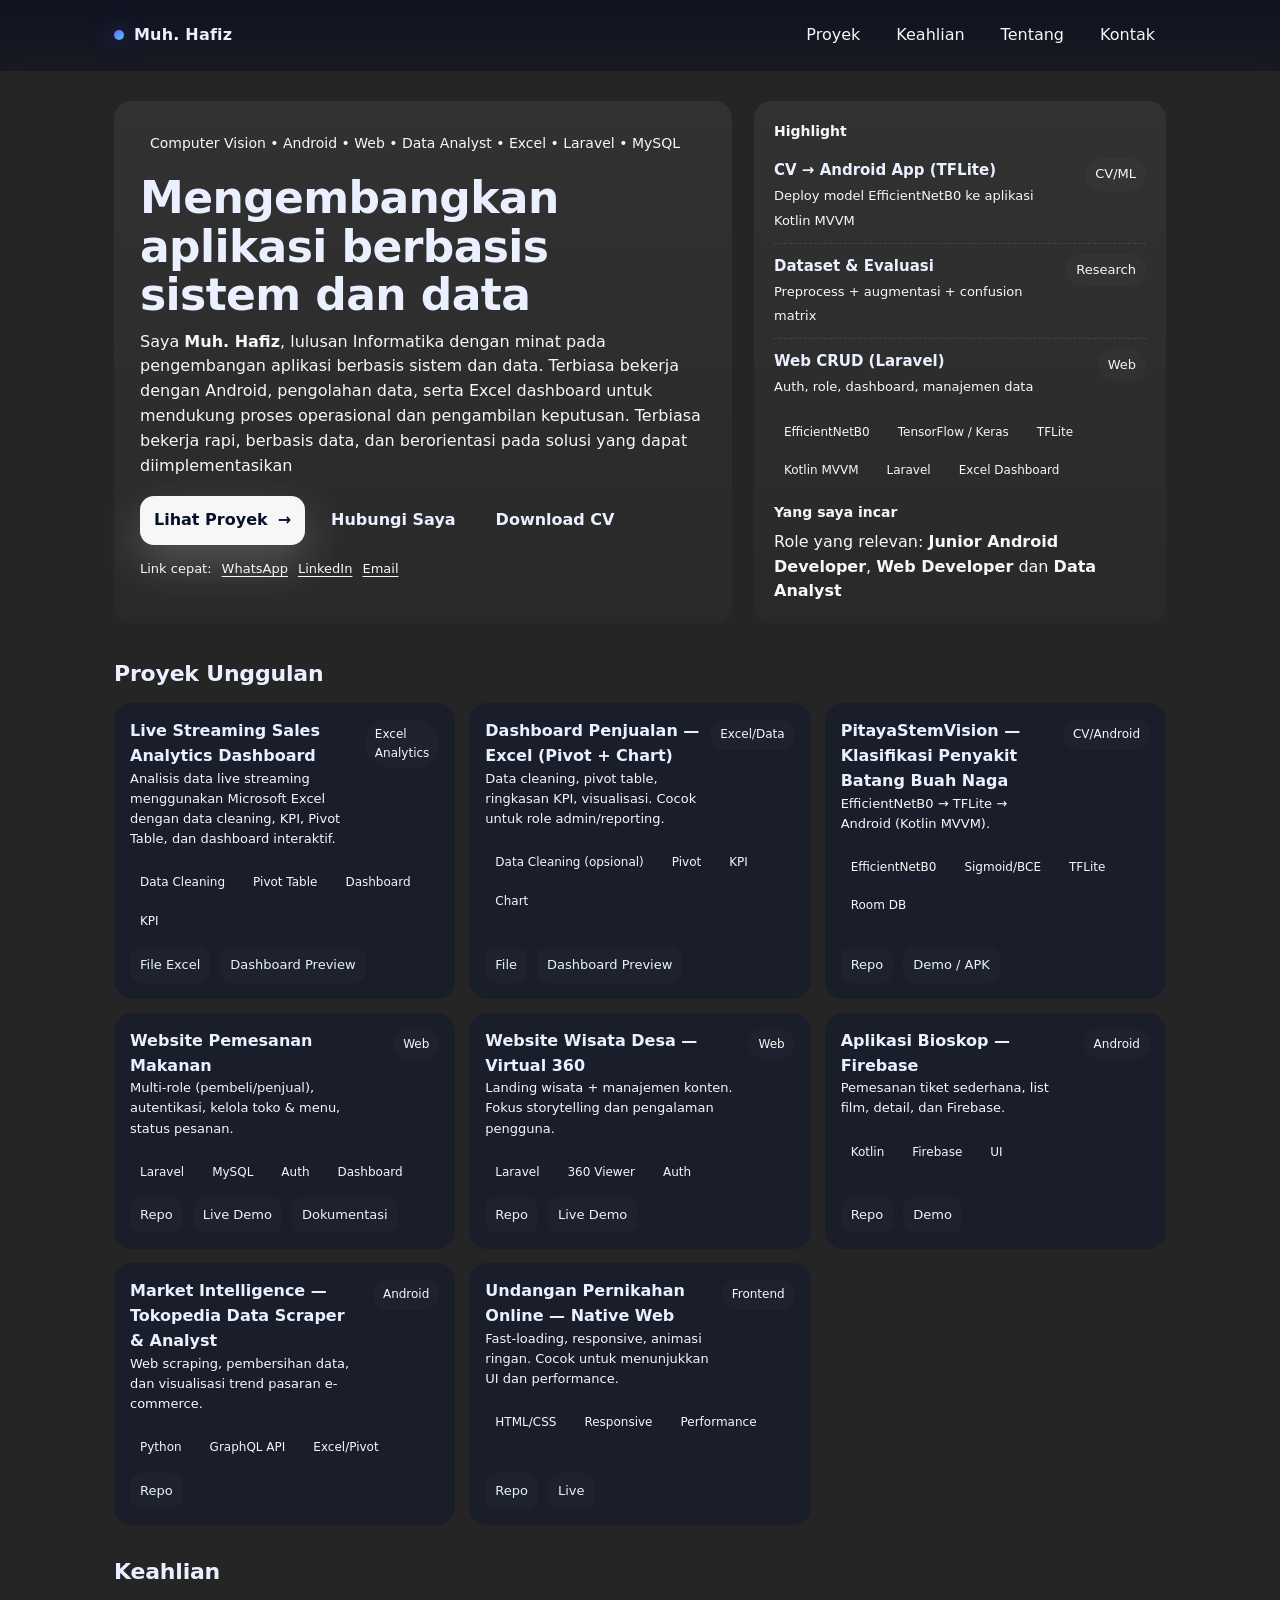
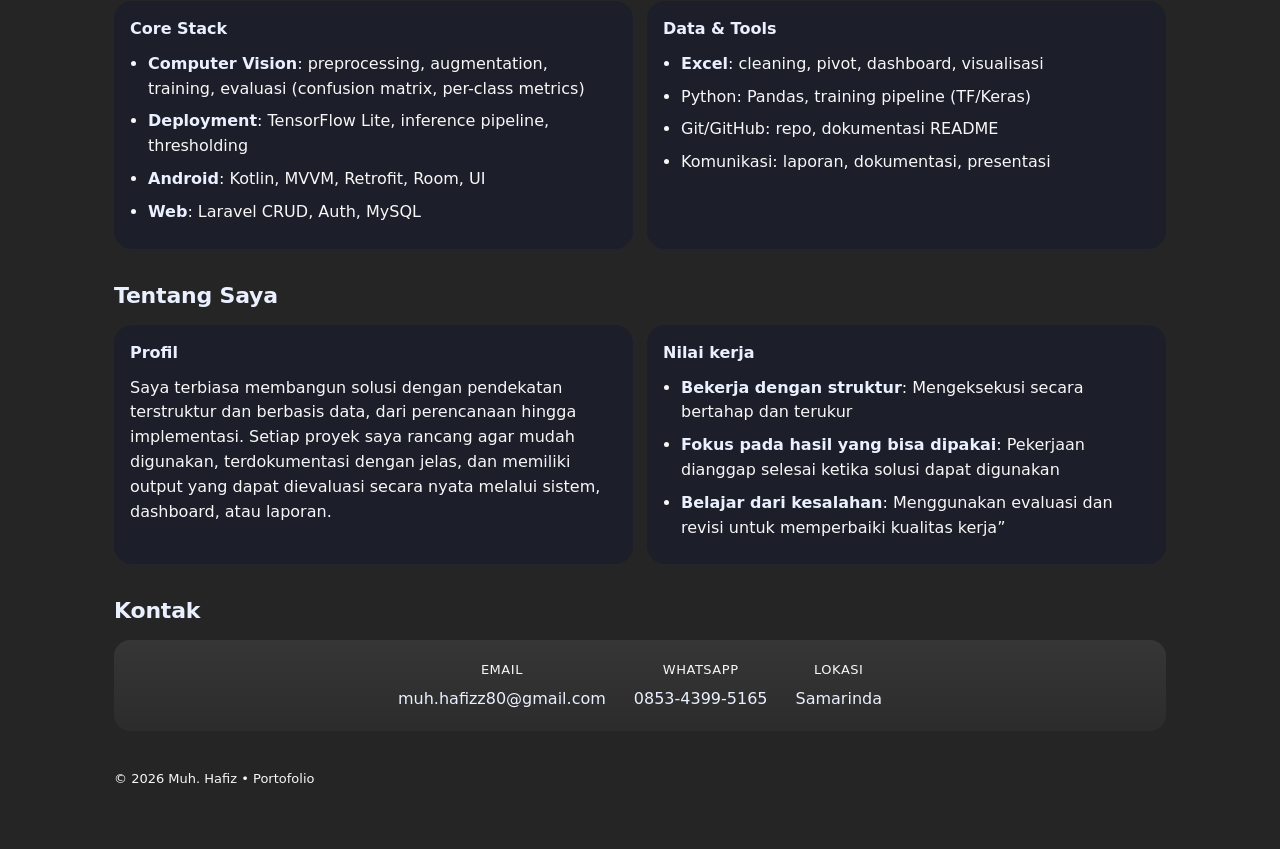
==== commit fc800189: "update" ====
--- a/index.html
+++ b/index.html
@@ -145,8 +145,9 @@
             <a class="link" href="https://1drv.ms/x/c/0f1575c4f38609da/IQCZC6khh9XZR6wJltDtoeeLAWXtpplkmQ3g7SAWzFHB4Nk"
               target="_blank" rel="noreferrer">
               File Excel
-            </a>        
-            <a class="link" href="https://raw.githubusercontent.com/Hafizz7/Portofolio/main/FIle/Excel/LiveStreaming/Dashboard%20Live.jpg"
+            </a>
+            <a class="link"
+              href="https://raw.githubusercontent.com/Hafizz7/Portofolio/main/FIle/Excel/LiveStreaming/Dashboard%20Live.jpg"
               target="_blank" rel="noreferrer">
               Dashboard Preview
             </a>
@@ -164,13 +165,14 @@
             <span class="badge">Excel/Data</span>
           </div>
           <div class="tagrow">
-            <span class="tag">Power Query (opsional)</span><span class="tag">Pivot</span><span
-              class="tag">KPI</span><span class="tag">Chart</span>
+            <span class="tag">Data Cleaning (opsional)</span>
+            <span class="tag">Pivot</span><span class="tag">KPI</span><span class="tag">Chart</span>
           </div>
           <div class="links">
             <a class="link" href="https://1drv.ms/x/c/0f1575c4f38609da/IQB6b9c3gimDSpRXnG5sOuYVAZFp4sfHzXnylZghUxqAOWc"
               target="_blank" rel="noreferrer">File</a>
-            <a class="link" href="https://raw.githubusercontent.com/Hafizz7/Portofolio/main/FIle/Excel/AnalisiDataPenjualan/Dashboard.jpg"
+            <a class="link"
+              href="https://raw.githubusercontent.com/Hafizz7/Portofolio/main/FIle/Excel/AnalisiDataPenjualan/Dashboard.jpg"
               target="_blank" rel="noreferrer">
               Dashboard Preview
             </a>
@@ -225,7 +227,8 @@
             <span class="badge">Web</span>
           </div>
           <div class="tagrow">
-            <span class="tag">Laravel</span><span class="tag">360 Viewer</span><span class="tag">CMS Mini</span>
+            <span class="tag">Laravel</span><span class="tag">360 Viewer</span>
+            <span class="tag">Auth</span>
           </div>
           <div class="links">
             <a class="link" href="#" target="_blank" rel="noreferrer">Repo</a>
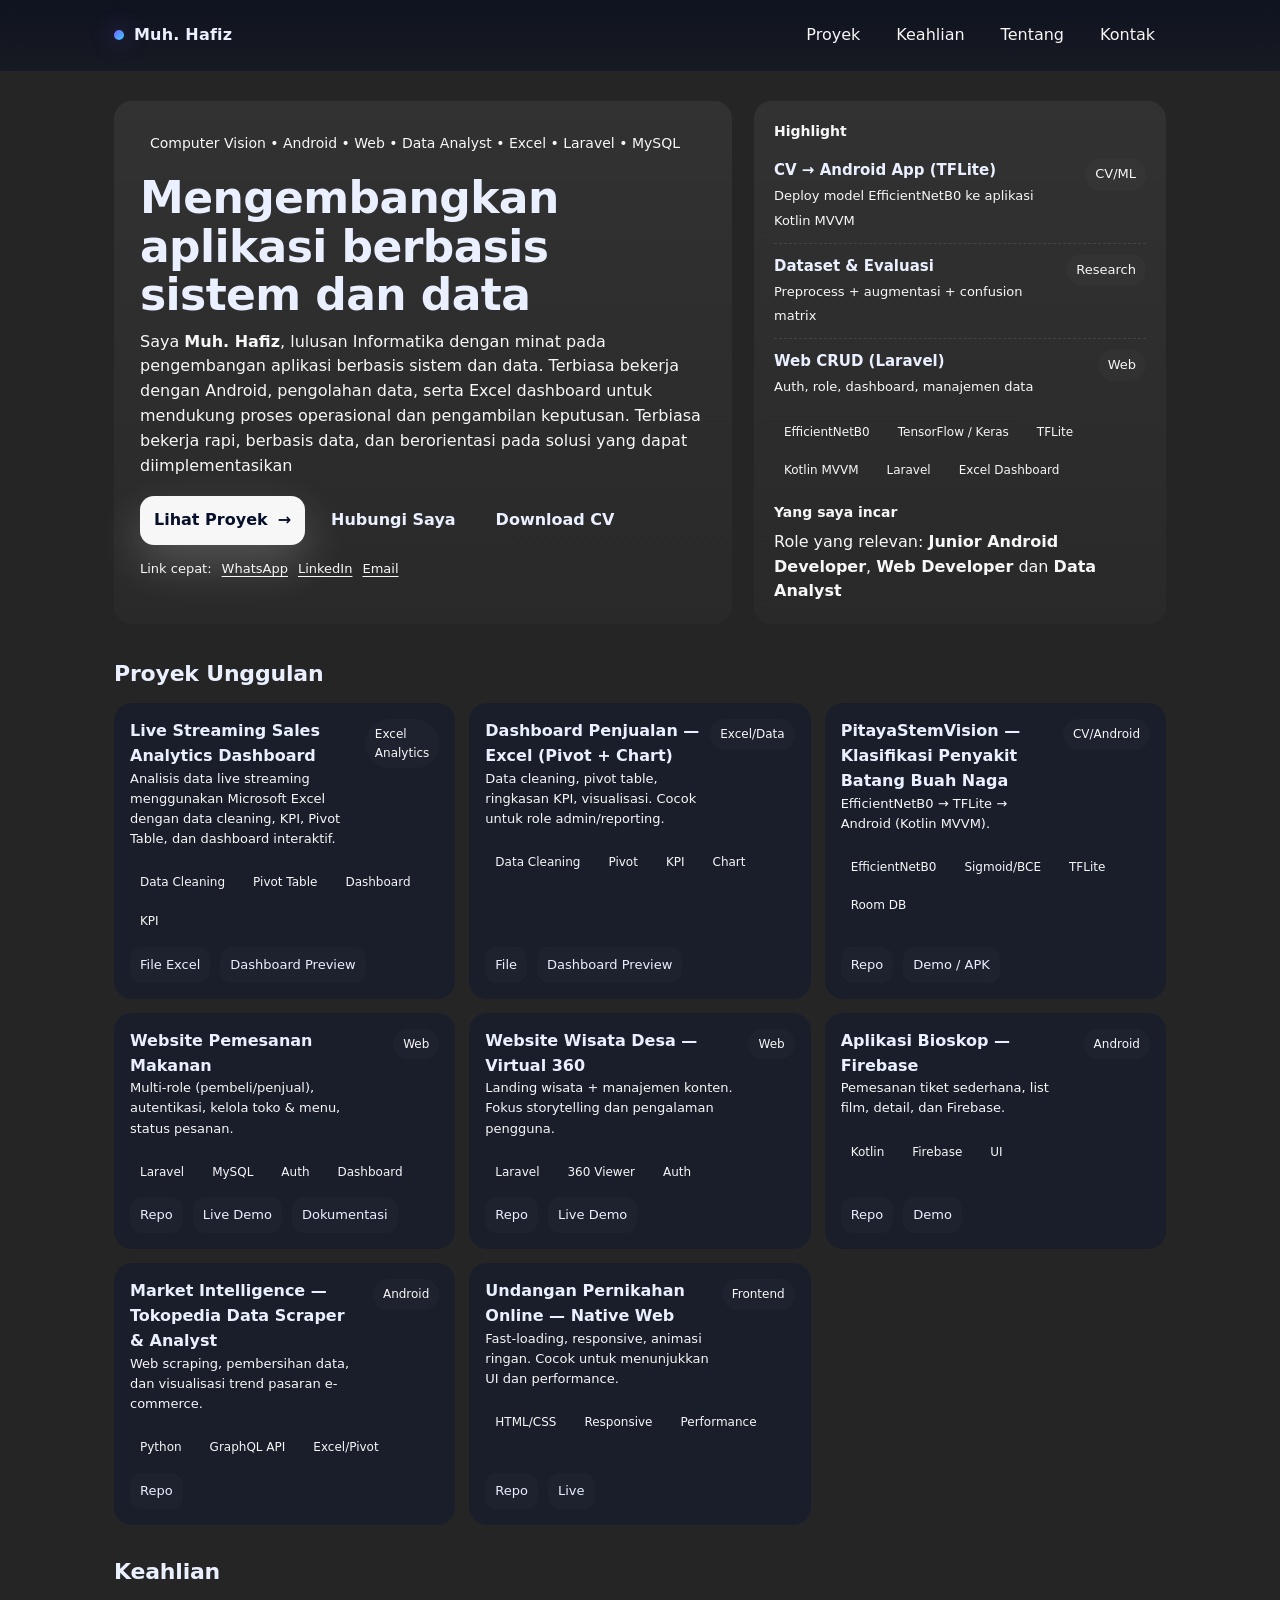
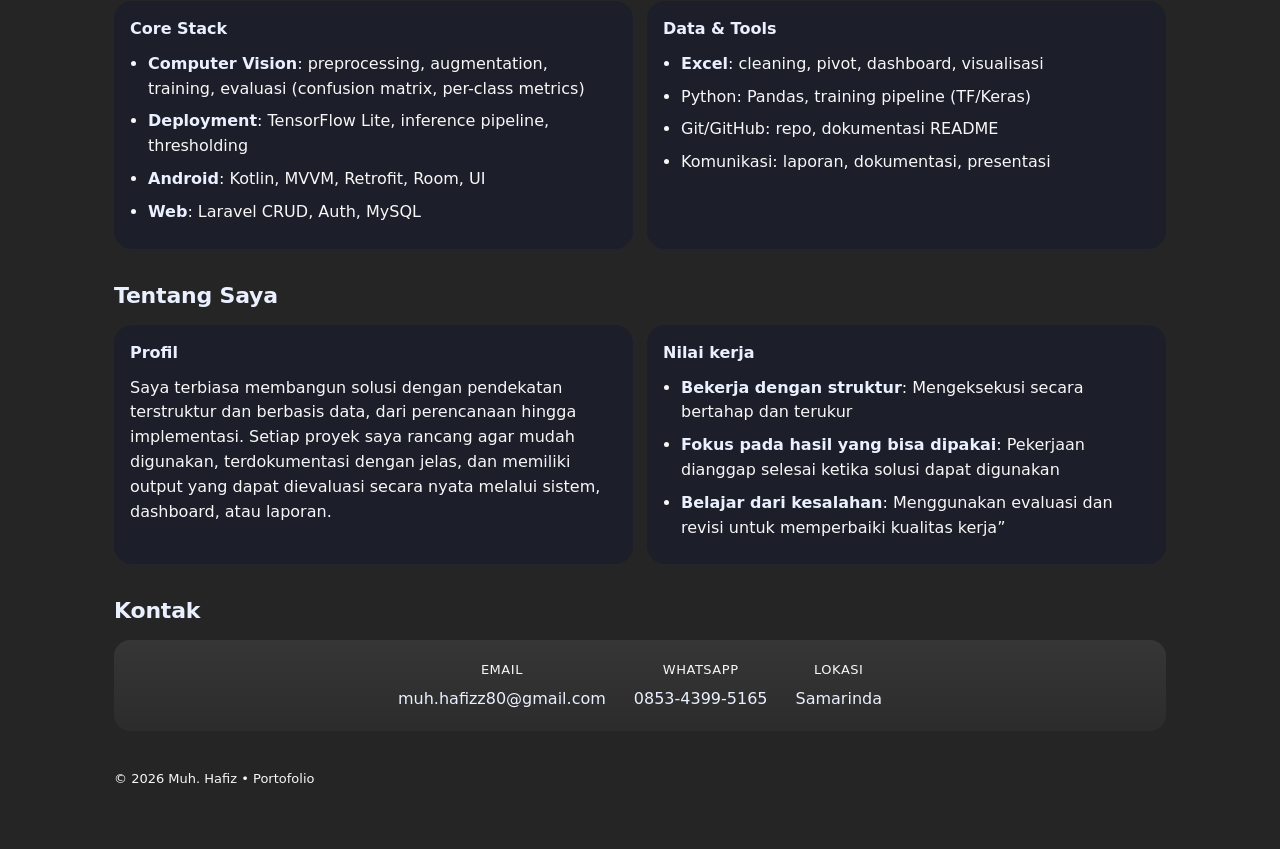
==== commit b0dbce6e: "Updateu" ====
--- a/index.html
+++ b/index.html
@@ -165,8 +165,9 @@
             <span class="badge">Excel/Data</span>
           </div>
           <div class="tagrow">
-            <span class="tag">Data Cleaning (opsional)</span>
-            <span class="tag">Pivot</span><span class="tag">KPI</span><span class="tag">Chart</span>
+            <span class="tag">Data Cleaning</span>
+            <span class="tag">Pivot</span>
+            <span class="tag">KPI</span><span class="tag">Chart</span>
           </div>
           <div class="links">
             <a class="link" href="https://1drv.ms/x/c/0f1575c4f38609da/IQB6b9c3gimDSpRXnG5sOuYVAZFp4sfHzXnylZghUxqAOWc"
@@ -188,8 +189,8 @@
             <span class="badge">CV/Android</span>
           </div>
           <div class="tagrow">
-            <span class="tag">EfficientNetB0</span><span class="tag">Sigmoid/BCE</span><span
-              class="tag">TFLite</span><span class="tag">Room DB</span>
+            <span class="tag">EfficientNetB0</span><span class="tag">Sigmoid/BCE</span>
+            <span class="tag">TFLite</span><span class="tag">Room DB</span>
           </div>
           <div class="links">
             <a class="link" href="#" target="_blank" rel="noreferrer">Repo</a>
@@ -208,8 +209,10 @@
             <span class="badge">Web</span>
           </div>
           <div class="tagrow">
-            <span class="tag">Laravel</span><span class="tag">MySQL</span><span class="tag">Auth</span><span
-              class="tag">Dashboard</span>
+            <span class="tag">Laravel</span>
+            <span class="tag">MySQL</span>
+            <span class="tag">Auth</span>
+            <span class="tag">Dashboard</span>
           </div>
           <div class="links">
             <a class="link" href="#" target="_blank" rel="noreferrer">Repo</a>
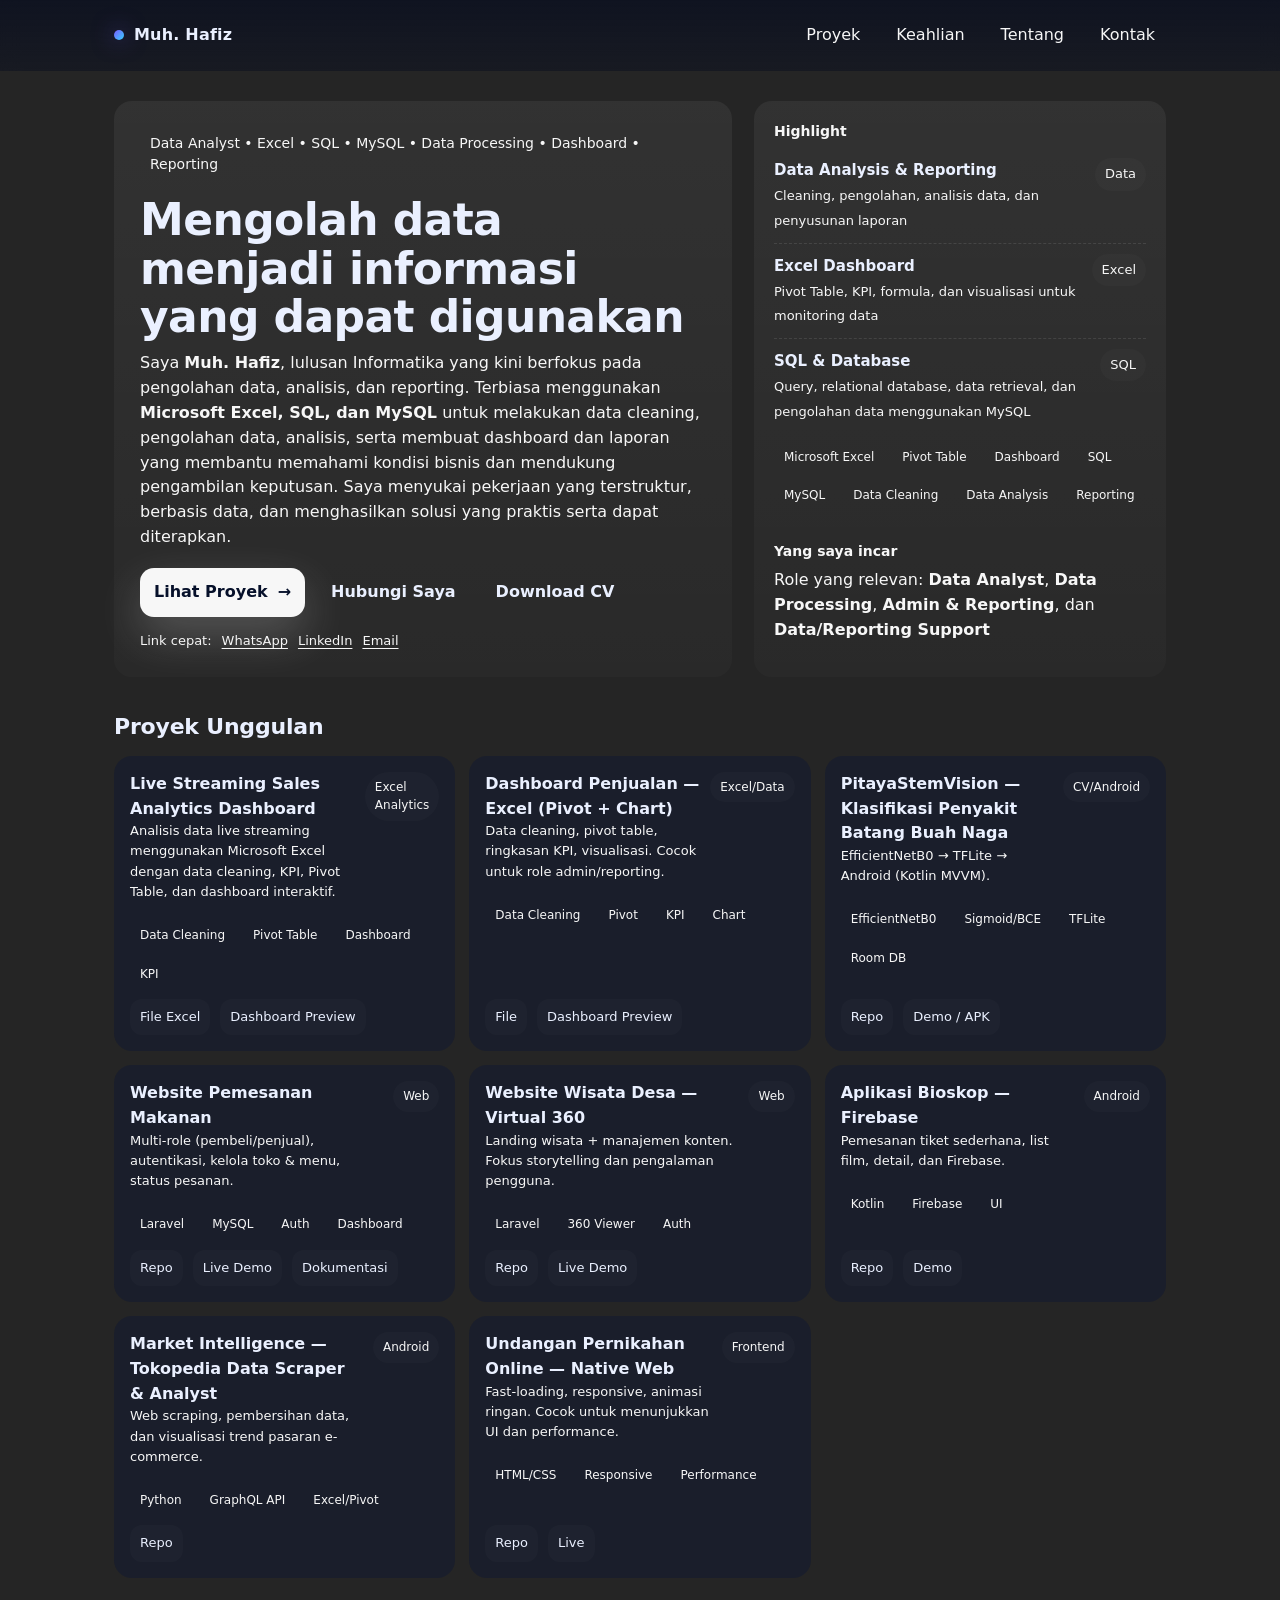
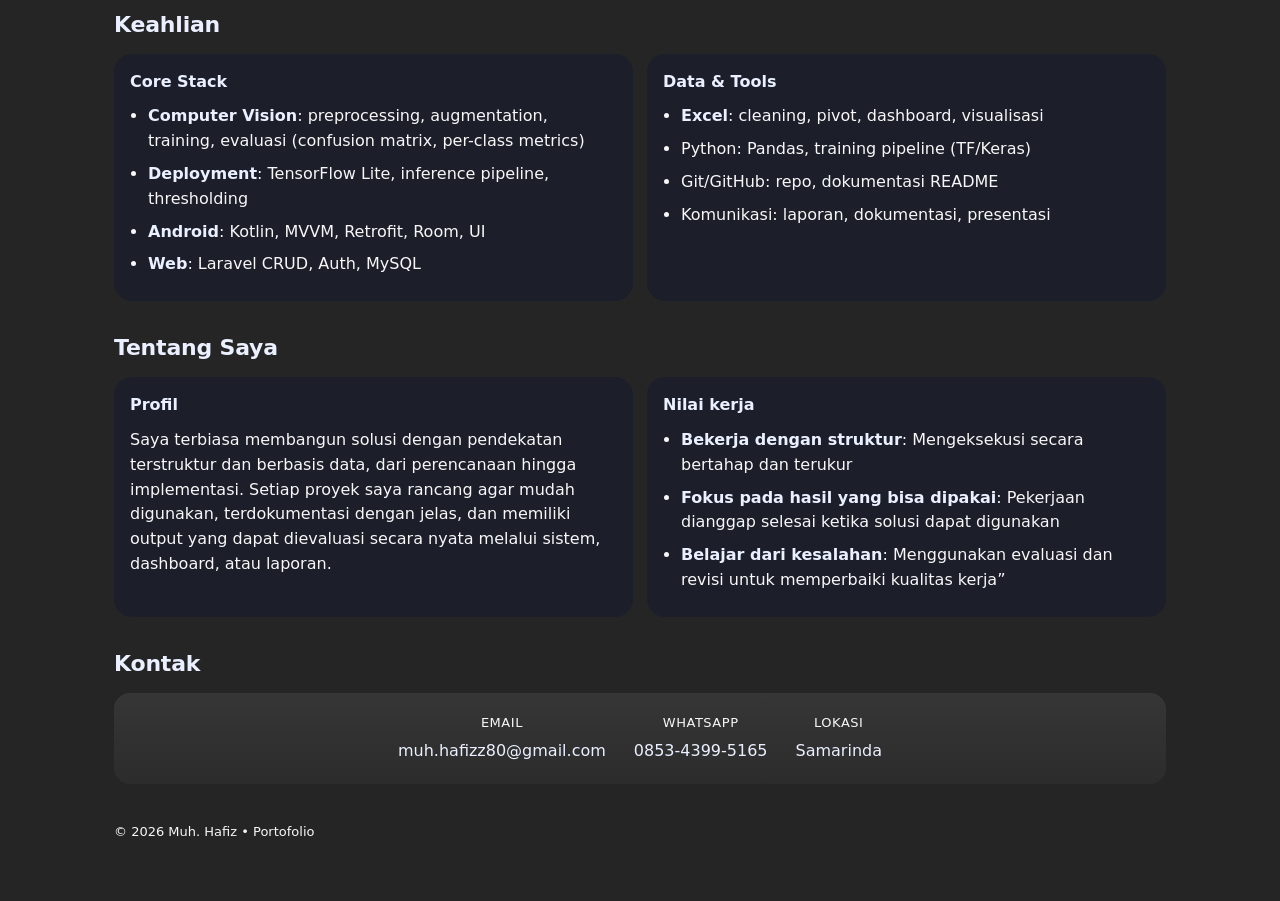
==== commit 878b1528: "update minat" ====
--- a/index.html
+++ b/index.html
@@ -33,16 +33,19 @@
     <div class="hero">
       <div class="panel hero-left">
         <div class="kicker">
-          <span class="pill">Computer Vision • Android • Web • Data Analyst • Excel • Laravel • MySQL</span>
-        </div>
-
-        <h1>Mengembangkan aplikasi berbasis sistem dan data</h1>
+          <span class="pill">Data Analyst • Excel • SQL • MySQL • Data Processing • Dashboard • Reporting</span>
+        </div>
+
+        <h1>Mengolah data menjadi informasi yang dapat digunakan</h1>
 
         <p class="sub">
-          Saya <b>Muh. Hafiz</b>, lulusan Informatika dengan minat pada pengembangan aplikasi berbasis sistem dan data.
-          Terbiasa bekerja dengan Android, pengolahan data, serta Excel dashboard untuk mendukung proses operasional dan
-          pengambilan keputusan.
-          Terbiasa bekerja rapi, berbasis data, dan berorientasi pada solusi yang dapat diimplementasikan
+          Saya <b>Muh. Hafiz</b>, lulusan Informatika yang kini berfokus pada
+          pengolahan data, analisis, dan reporting. Terbiasa menggunakan
+          <b>Microsoft Excel, SQL, dan MySQL</b> untuk melakukan data cleaning,
+          pengolahan data, analisis, serta membuat dashboard dan laporan yang
+          membantu memahami kondisi bisnis dan mendukung pengambilan keputusan.
+          Saya menyukai pekerjaan yang terstruktur, berbasis data, dan menghasilkan
+          solusi yang praktis serta dapat diterapkan.
         </p>
 
         <div class="cta-row">
@@ -72,42 +75,48 @@
       <div class="panel hero-right">
         <div class="card">
           <h3>Highlight</h3>
+
           <div class="metric">
             <div>
-              <b>CV → Android App (TFLite)</b><br />
-              <span>Deploy model EfficientNetB0 ke aplikasi Kotlin MVVM</span>
-            </div>
-            <span class="badge">CV/ML</span>
-          </div>
+              <b>Data Analysis & Reporting</b><br />
+              <span>Cleaning, pengolahan, analisis data, dan penyusunan laporan</span>
+            </div>
+            <span class="badge">Data</span>
+          </div>
+
           <div class="metric">
             <div>
-              <b>Dataset & Evaluasi</b><br />
-              <span>Preprocess + augmentasi + confusion matrix</span>
-            </div>
-            <span class="badge">Research</span>
-          </div>
+              <b>Excel Dashboard</b><br />
+              <span>Pivot Table, KPI, formula, dan visualisasi untuk monitoring data</span>
+            </div>
+            <span class="badge">Excel</span>
+          </div>
+
           <div class="metric">
             <div>
-              <b>Web CRUD (Laravel)</b><br />
-              <span>Auth, role, dashboard, manajemen data</span>
-            </div>
-            <span class="badge">Web</span>
-          </div>
-
-          <div class="tagrow">
-            <span class="tag">EfficientNetB0</span>
-            <span class="tag">TensorFlow / Keras</span>
-            <span class="tag">TFLite</span>
-            <span class="tag">Kotlin MVVM</span>
-            <span class="tag">Laravel</span>
-            <span class="tag">Excel Dashboard</span>
+              <b>SQL & Database</b><br />
+              <span>Query, relational database, data retrieval, dan pengolahan data menggunakan MySQL</span>
+            </div>
+            <span class="badge">SQL</span>
+          </div>
+
+          <div class="tagrow">
+            <span class="tag">Microsoft Excel</span>
+            <span class="tag">Pivot Table</span>
+            <span class="tag">Dashboard</span>
+            <span class="tag">SQL</span>
+            <span class="tag">MySQL</span>
+            <span class="tag">Data Cleaning</span>
+            <span class="tag">Data Analysis</span>
+            <span class="tag">Reporting</span>
           </div>
         </div>
 
         <div class="card">
           <h3>Yang saya incar</h3>
           <p class="muted" style="margin:0">
-            Role yang relevan: <b>Junior Android Developer</b>, <b>Web Developer</b> dan <b>Data Analyst</b>
+            Role yang relevan: <b>Data Analyst</b>, <b>Data Processing</b>,
+            <b>Admin & Reporting</b>, dan <b>Data/Reporting Support</b>
           </p>
         </div>
       </div>
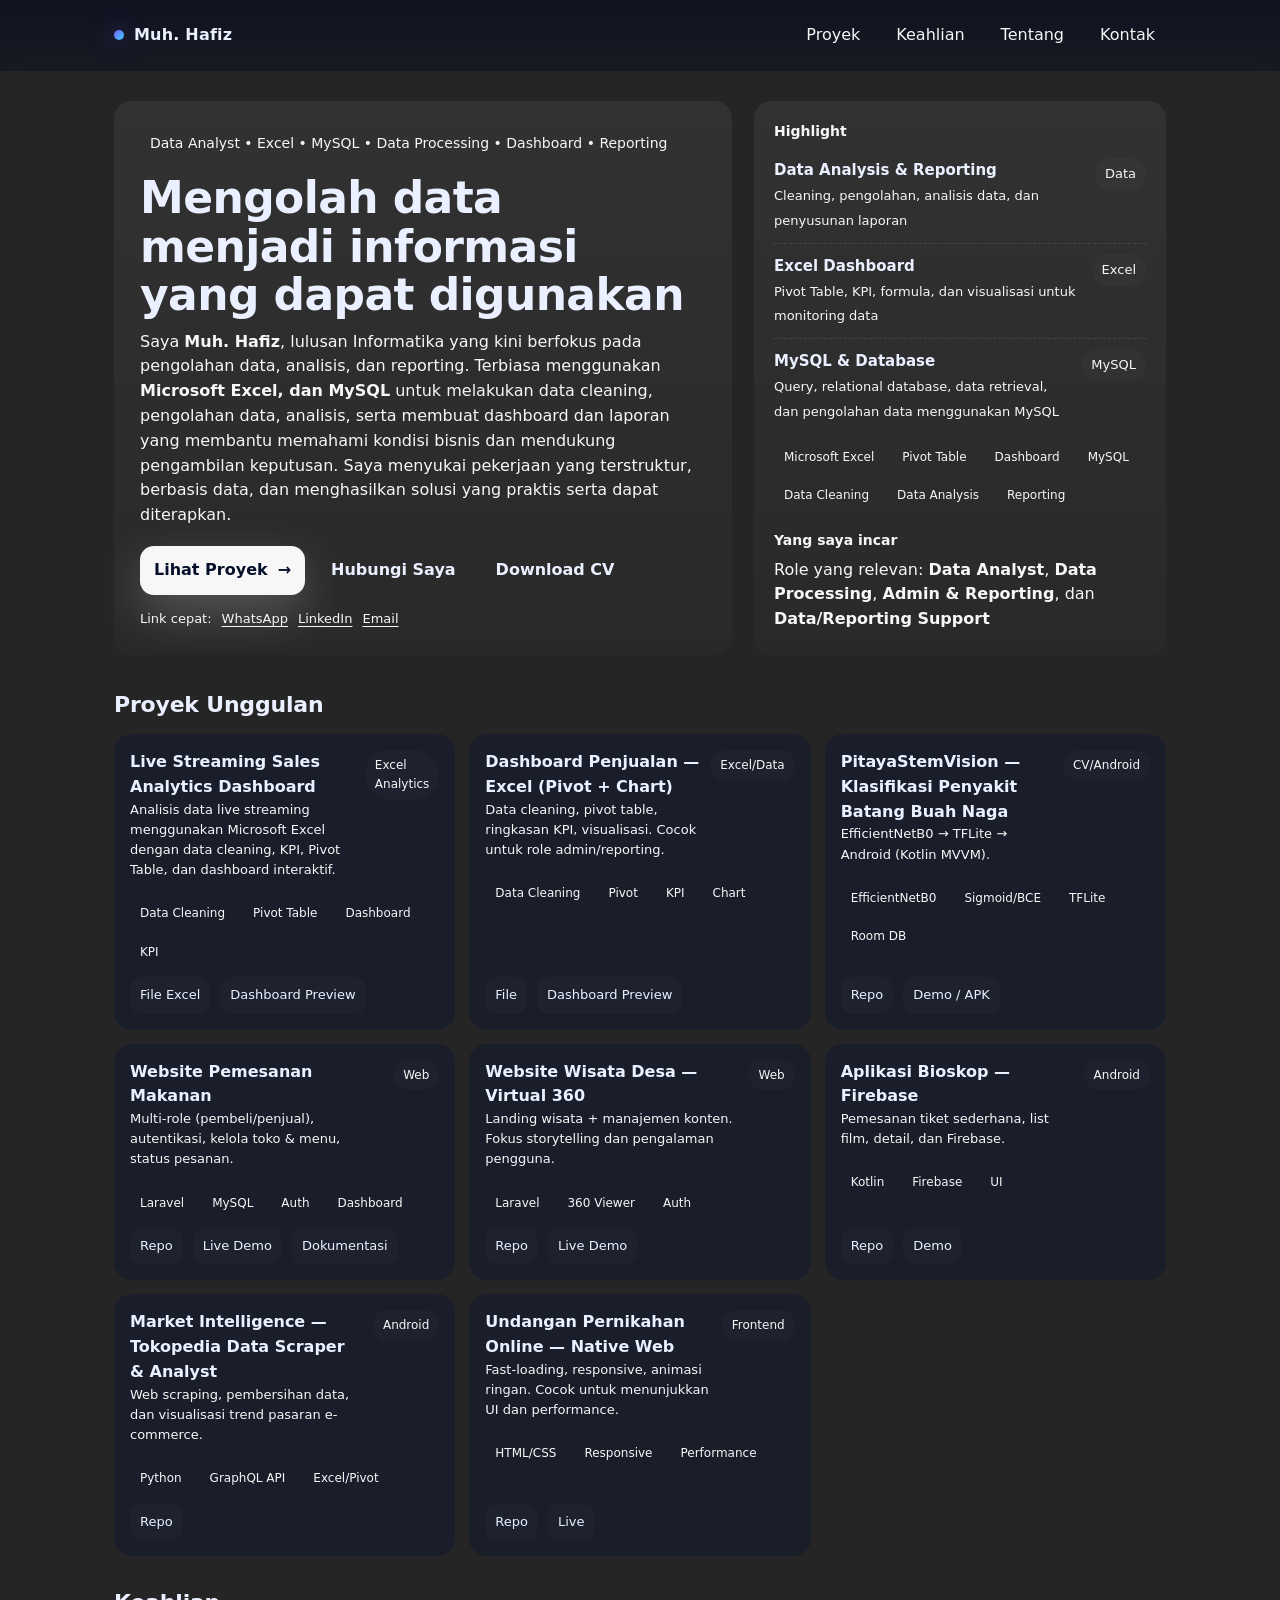
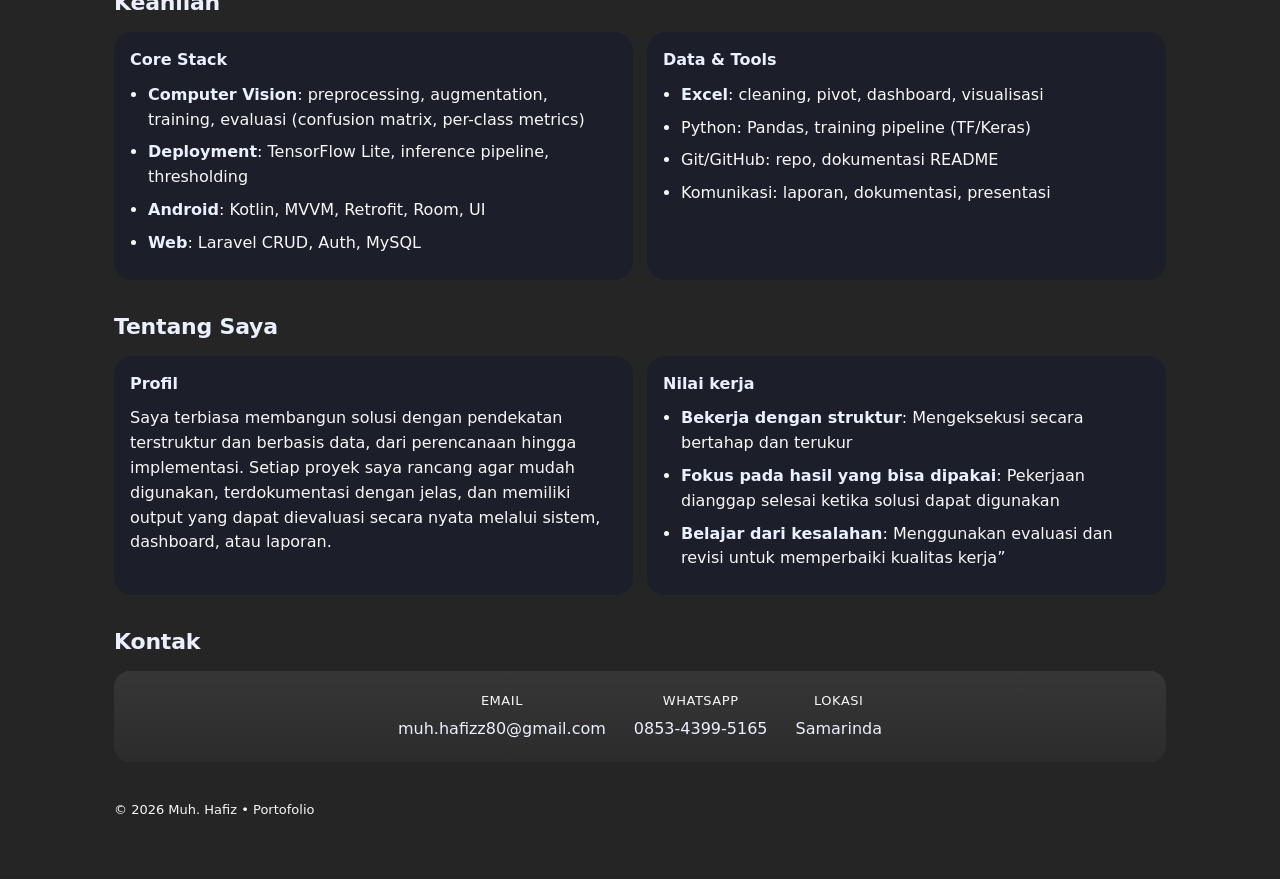
==== commit 170af6a0: "update" ====
--- a/index.html
+++ b/index.html
@@ -33,7 +33,7 @@
     <div class="hero">
       <div class="panel hero-left">
         <div class="kicker">
-          <span class="pill">Data Analyst • Excel • SQL • MySQL • Data Processing • Dashboard • Reporting</span>
+          <span class="pill">Data Analyst • Excel • MySQL • Data Processing • Dashboard • Reporting</span>
         </div>
 
         <h1>Mengolah data menjadi informasi yang dapat digunakan</h1>
@@ -41,7 +41,7 @@
         <p class="sub">
           Saya <b>Muh. Hafiz</b>, lulusan Informatika yang kini berfokus pada
           pengolahan data, analisis, dan reporting. Terbiasa menggunakan
-          <b>Microsoft Excel, SQL, dan MySQL</b> untuk melakukan data cleaning,
+          <b>Microsoft Excel, dan MySQL</b> untuk melakukan data cleaning,
           pengolahan data, analisis, serta membuat dashboard dan laporan yang
           membantu memahami kondisi bisnis dan mendukung pengambilan keputusan.
           Saya menyukai pekerjaan yang terstruktur, berbasis data, dan menghasilkan
@@ -94,17 +94,16 @@
 
           <div class="metric">
             <div>
-              <b>SQL & Database</b><br />
+              <b>MySQL & Database</b><br />
               <span>Query, relational database, data retrieval, dan pengolahan data menggunakan MySQL</span>
             </div>
-            <span class="badge">SQL</span>
+            <span class="badge">MySQL</span>
           </div>
 
           <div class="tagrow">
             <span class="tag">Microsoft Excel</span>
             <span class="tag">Pivot Table</span>
-            <span class="tag">Dashboard</span>
-            <span class="tag">SQL</span>
+            <span class="tag">Dashboard</span>            
             <span class="tag">MySQL</span>
             <span class="tag">Data Cleaning</span>
             <span class="tag">Data Analysis</span>
